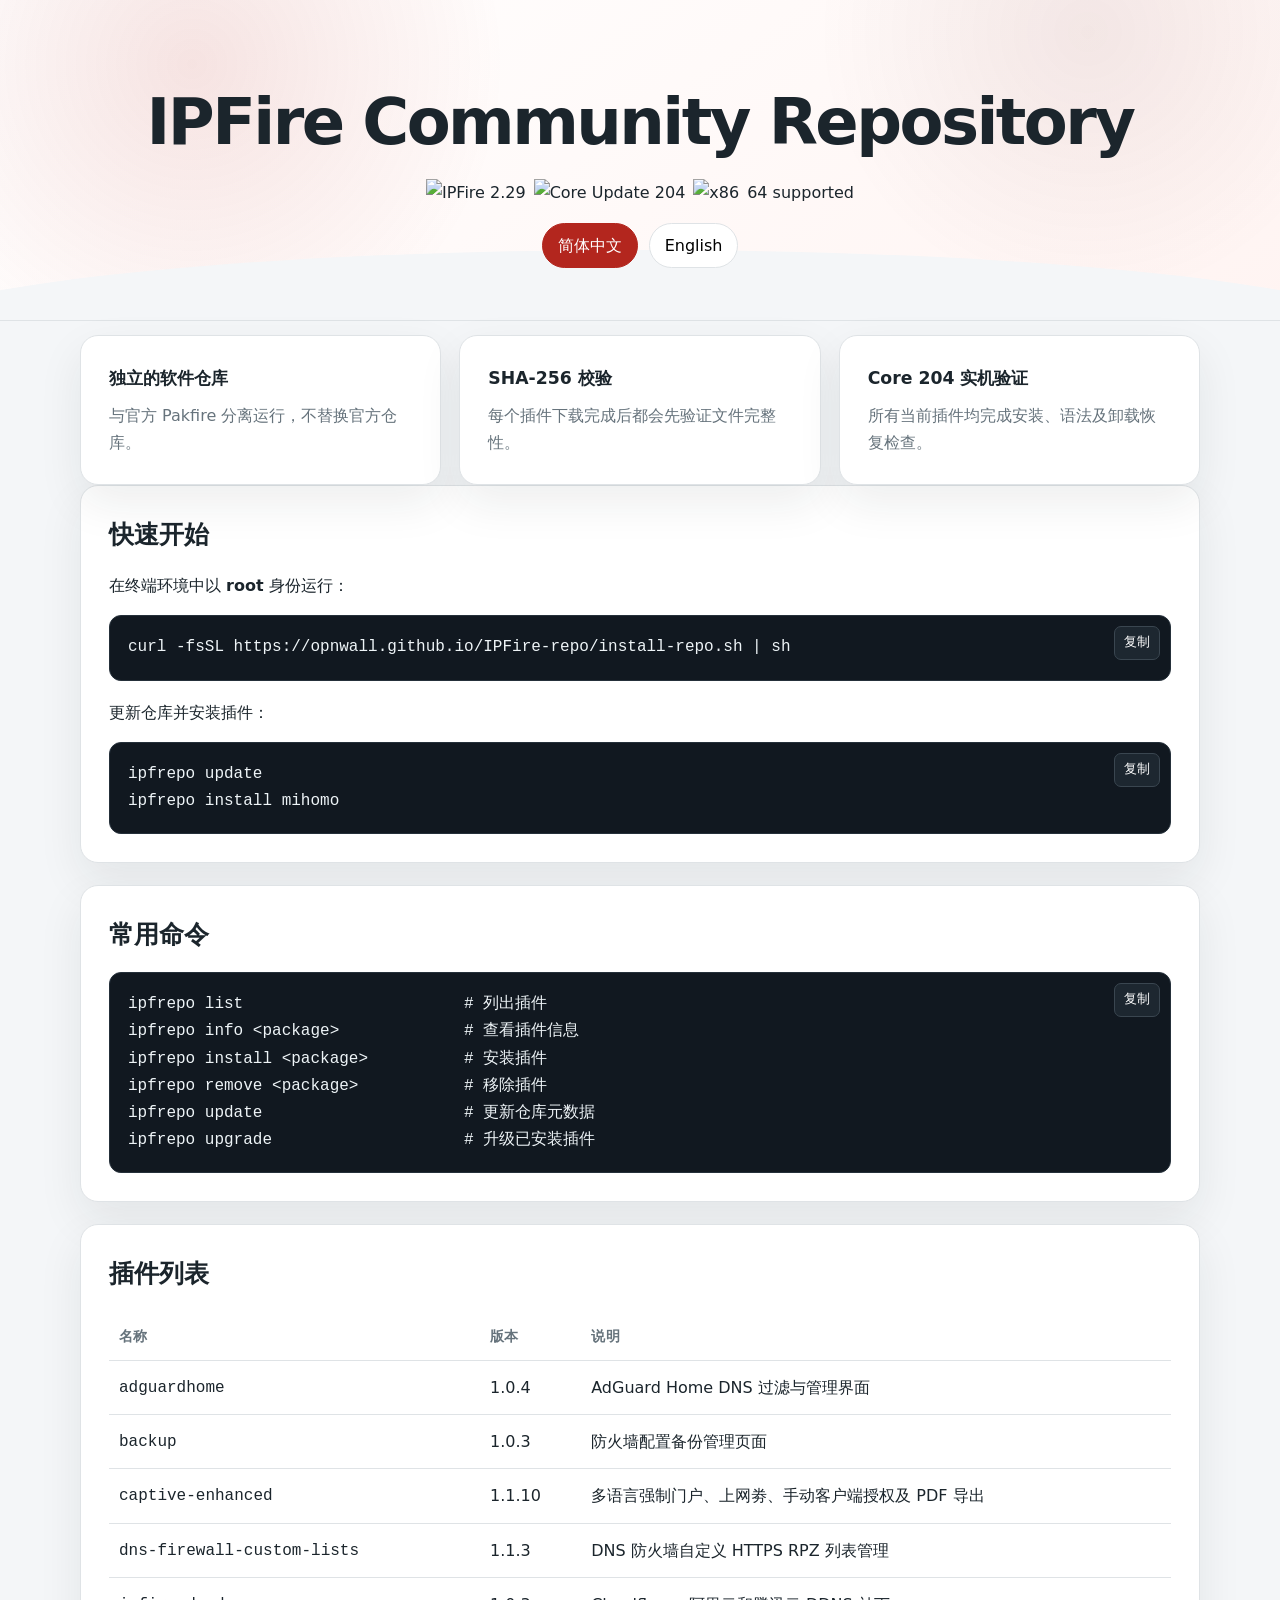
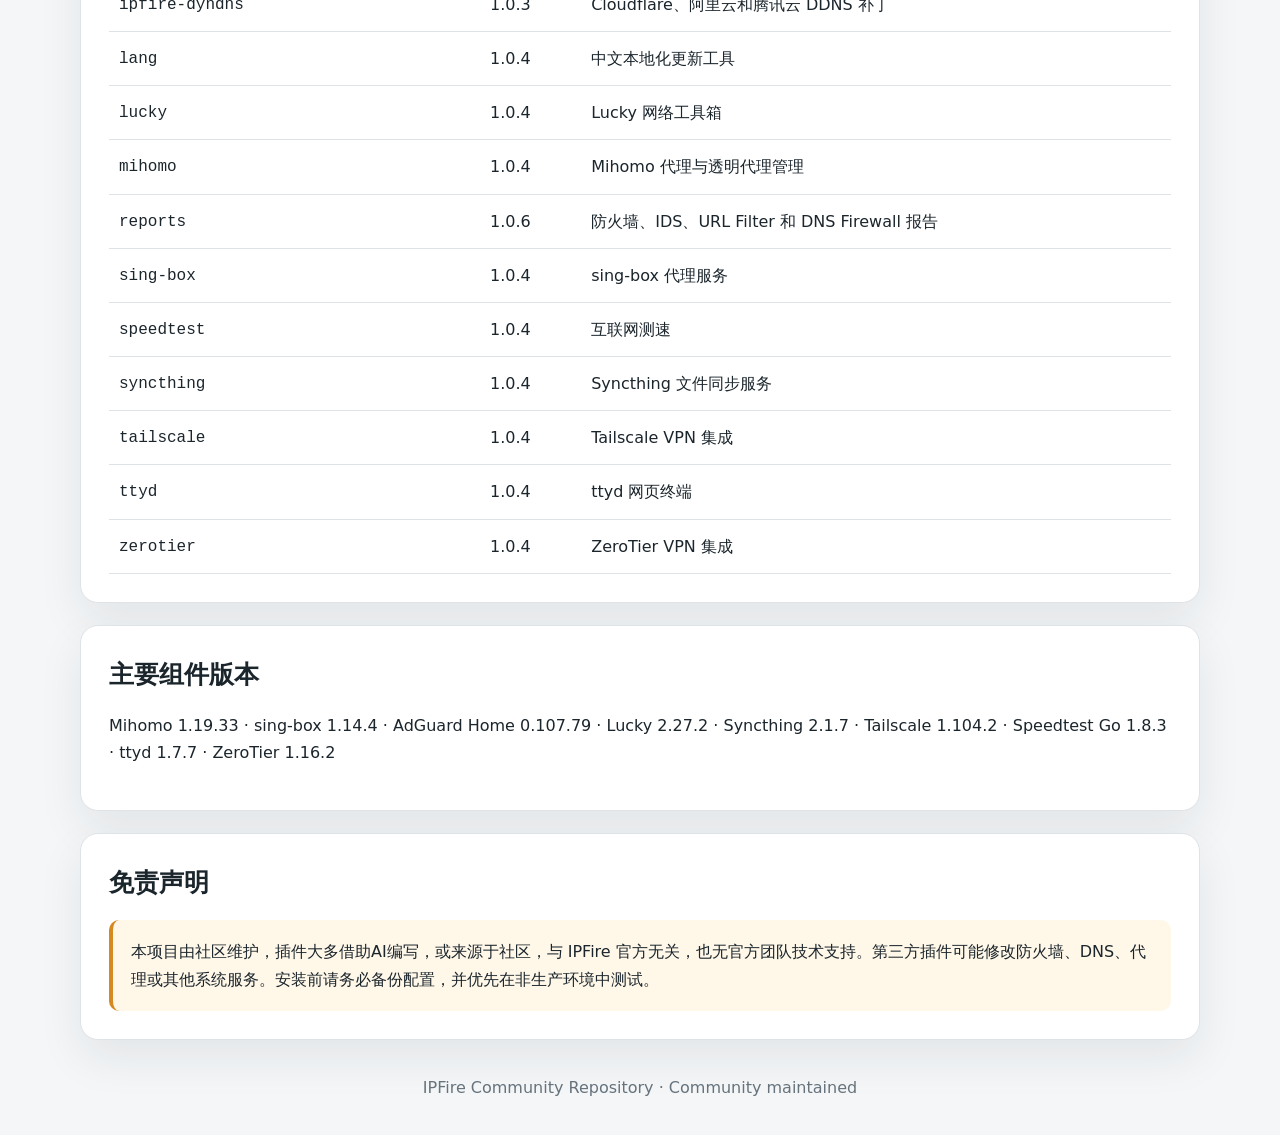
==== index.html @ 903af918 "Remove outdated warning from index.html Removed outdated warning about plugin installation and backu" ====
<!doctype html>
<html lang="zh-CN">
<head>
  <meta charset="utf-8">
  <meta name="viewport" content="width=device-width,initial-scale=1">
  <meta name="description" content="An unofficial community package repository tested on IPFire 2.29 Core Update 204 x86_64, powered by ipfrepo.">
  <meta name="theme-color" content="#9f1d18">
  <title>IPFire Community Repository</title>
  <style>
    :root{
      --red:#b3261e;
      --red-dark:#64150f;
      --red-soft:#fff1ef;
      --bg:#f4f6f8;
      --panel:#ffffff;
      --line:#dfe3e6;
      --text:#1b252c;
      --muted:#66737c;
      --code:#111820;
      --shadow:0 18px 45px rgba(28,37,44,.08);
    }
    *{box-sizing:border-box}
    html{scroll-behavior:smooth}
    body{
      margin:0;
      background:var(--bg);
      color:var(--text);
      font:16px/1.7 system-ui,-apple-system,BlinkMacSystemFont,"Segoe UI",sans-serif;
    }
    a{color:var(--red-dark);text-decoration:none}
    a:hover{text-decoration:underline}
    button{font:inherit}
    .wrap{width:min(1120px,calc(100% - 32px));margin:auto}
    header{
      position:relative;
      overflow:hidden;
      text-align:center;
      padding:72px 0 52px;
      background:
        radial-gradient(circle at 15% 20%,rgba(179,38,30,.12),transparent 28%),
        radial-gradient(circle at 85% 10%,rgba(100,21,15,.08),transparent 24%),
        linear-gradient(145deg,#fff,#fff4f2);
      border-bottom:1px solid var(--line);
    }
    header:after{
      content:"";
      position:absolute;
      inset:auto -10% -110px;
      height:180px;
      background:var(--bg);
      border-radius:50% 50% 0 0;
    }
    .hero{position:relative;z-index:1}
    .eyebrow{
      display:inline-block;
      padding:6px 12px;
      border:1px solid rgba(179,38,30,.18);
      border-radius:999px;
      background:rgba(255,255,255,.8);
      color:var(--red-dark);
      font-size:.9rem;
      font-weight:700;
    }
    h1{
      margin:16px 0 10px;
      font-size:clamp(2.25rem,6vw,4rem);
      line-height:1.08;
      letter-spacing:-.04em;
    }
    .tag{
      max-width:760px;
      margin:0 auto;
      color:var(--muted);
      font-size:clamp(1rem,2vw,1.18rem);
    }
    .badges{
      display:flex;
      justify-content:center;
      flex-wrap:wrap;
      gap:8px;
      margin-top:22px;
    }
    .badges img{height:22px}
    .actions{
      display:flex;
      justify-content:center;
      flex-wrap:wrap;
      gap:12px;
      margin-top:28px;
    }
    .btn{
      display:inline-flex;
      align-items:center;
      justify-content:center;
      padding:11px 18px;
      border-radius:10px;
      border:1px solid var(--line);
      background:#fff;
      color:var(--text);
      font-weight:700;
      box-shadow:0 6px 18px rgba(28,37,44,.06);
    }
    .btn.primary{background:var(--red);border-color:var(--red);color:#fff}
    .switch{margin-top:22px}
    .switch button{
      margin:0 3px;
      padding:8px 15px;
      border:1px solid var(--line);
      border-radius:999px;
      background:#fff;
      cursor:pointer;
    }
    .switch button.active{background:var(--red);border-color:var(--red);color:#fff}
    main{position:relative;z-index:2;padding:14px 0 64px}
    .grid{display:grid;grid-template-columns:repeat(3,1fr);gap:18px}
    .card{
      margin-bottom:22px;
      padding:28px;
      background:var(--panel);
      border:1px solid var(--line);
      border-radius:18px;
      box-shadow:var(--shadow);
    }
    .feature{margin-bottom:0}
    .feature h3{margin:0 0 8px;font-size:1.08rem}
    .feature p{margin:0;color:var(--muted)}
    h2{margin:0 0 16px;font-size:1.55rem}
    h3{margin-top:0}
    p{margin-top:0}
    pre{
      position:relative;
      overflow:auto;
      margin:12px 0 0;
      padding:18px;
      background:var(--code);
      color:#eef4f7;
      border-radius:12px;
      border:1px solid #25303a;
    }
    code{font-family:ui-monospace,SFMono-Regular,Menlo,Monaco,Consolas,monospace}
    .copy{
      position:absolute;
      top:10px;
      right:10px;
      padding:5px 9px;
      border:1px solid #3a4650;
      border-radius:7px;
      background:#1d2730;
      color:#fff;
      cursor:pointer;
      font-size:.8rem;
    }
    .table-wrap{overflow-x:auto}
    table{width:100%;border-collapse:collapse;min-width:720px}
    th,td{padding:12px 10px;border-bottom:1px solid var(--line);text-align:left}
    th{font-size:.9rem;color:var(--muted);text-transform:uppercase;letter-spacing:.03em}
    tbody tr:hover{background:#fafbfc}
    .notice{
      padding:18px;
      border-left:4px solid #d48a20;
      background:#fff8e9;
      border-radius:10px;
    }
    .footer{
      text-align:center;
      color:var(--muted);
      padding-top:12px;
    }
    [data-lang]{display:none}
    [data-lang].active{display:block}
    @media (max-width:820px){
      .grid{grid-template-columns:1fr}
      header{padding-top:54px}
      .card{padding:22px}
    }
  </style>
</head>
<body>
<header>
  <div class="wrap hero">
    <div data-lang="zh" class="active">
  <h1>IPFire Community Repository</h1>
   <div class="badges">
      <img src="https://img.shields.io/badge/IPFire-2.29-orange" alt="IPFire 2.29">
      <img src="https://img.shields.io/badge/Core_Update-204-red" alt="Core Update 204">
      <img src="https://img.shields.io/badge/x86__64-Supported-blue" alt="x86_64 supported">
    </div>
    </div>

    <div data-lang="en">
    <h1>IPFire Community Repository</h1>
    <div class="badges">
      <img src="https://img.shields.io/badge/IPFire-2.29-orange" alt="IPFire 2.29">
      <img src="https://img.shields.io/badge/Core_Update-204-red" alt="Core Update 204">
      <img src="https://img.shields.io/badge/x86__64-Supported-blue" alt="x86_64 supported">
    </div>
    </div>

    <div class="switch">
      <button class="active" data-target="zh">简体中文</button>
      <button data-target="en">English</button>
    </div>
  </div>
</header>

<main class="wrap">
  <div data-lang="zh" class="active">
    <section class="grid">
      <article class="card feature"><h3>独立的软件仓库</h3><p>与官方 Pakfire 分离运行，不替换官方仓库。</p></article>
      <article class="card feature"><h3>SHA-256 校验</h3><p>每个插件下载完成后都会先验证文件完整性。</p></article>
      <article class="card feature"><h3>Core 204 实机验证</h3><p>所有当前插件均完成安装、语法及卸载恢复检查。</p></article>
    </section>

    <section class="card" id="install">
      <h2>快速开始</h2>
      <p>在终端环境中以 <strong>root</strong> 身份运行：</p>
      <pre><button class="copy">复制</button><code>curl -fsSL https://opnwall.github.io/IPFire-repo/install-repo.sh | sh</code></pre>
      <p style="margin-top:18px">更新仓库并安装插件：</p>
      <pre><button class="copy">复制</button><code>ipfrepo update
ipfrepo install mihomo</code></pre>
    </section>

    <section class="card">
      <h2>常用命令</h2>
      <pre><button class="copy">复制</button><code>ipfrepo list                       # 列出插件
ipfrepo info &lt;package&gt;             # 查看插件信息
ipfrepo install &lt;package&gt;          # 安装插件
ipfrepo remove &lt;package&gt;           # 移除插件
ipfrepo update                     # 更新仓库元数据
ipfrepo upgrade                    # 升级已安装插件</code></pre>
    </section>

    <section class="card">
      <h2>插件列表</h2>
      <div class="table-wrap">
        <table>
          <thead><tr><th>名称</th><th>版本</th><th>说明</th></tr></thead>
          <tbody>
            <tr><td><code>adguardhome</code></td><td>1.0.4</td><td>AdGuard Home DNS 过滤与管理界面</td></tr>
            <tr><td><code>backup</code></td><td>1.0.3</td><td>防火墙配置备份管理页面</td></tr>
            <tr><td><code>captive-enhanced</code></td><td>1.1.10</td><td>多语言强制门户、上网劵、手动客户端授权及 PDF 导出</td></tr>
            <tr><td><code>dns-firewall-custom-lists</code></td><td>1.1.3</td><td>DNS 防火墙自定义 HTTPS RPZ 列表管理</td></tr>
            <tr><td><code>ipfire-dyndns</code></td><td>1.0.3</td><td>Cloudflare、阿里云和腾讯云 DDNS 补丁</td></tr>
            <tr><td><code>lang</code></td><td>1.0.4</td><td>中文本地化更新工具</td></tr>
            <tr><td><code>lucky</code></td><td>1.0.4</td><td>Lucky 网络工具箱</td></tr>
            <tr><td><code>mihomo</code></td><td>1.0.4</td><td>Mihomo 代理与透明代理管理</td></tr>
            <tr><td><code>reports</code></td><td>1.0.6</td><td>防火墙、IDS、URL Filter 和 DNS Firewall 报告</td></tr>
            <tr><td><code>sing-box</code></td><td>1.0.4</td><td>sing-box 代理服务</td></tr>
            <tr><td><code>speedtest</code></td><td>1.0.4</td><td>互联网测速</td></tr>
            <tr><td><code>syncthing</code></td><td>1.0.4</td><td>Syncthing 文件同步服务</td></tr>
            <tr><td><code>tailscale</code></td><td>1.0.4</td><td>Tailscale VPN 集成</td></tr>
            <tr><td><code>ttyd</code></td><td>1.0.4</td><td>ttyd 网页终端</td></tr>
            <tr><td><code>zerotier</code></td><td>1.0.4</td><td>ZeroTier VPN 集成</td></tr>
          </tbody>
        </table>
      </div>
    </section>

    <section class="card">
      <h2>主要组件版本</h2>
      <p>Mihomo 1.19.33 · sing-box 1.14.4 · AdGuard Home 0.107.79 · Lucky 2.27.2 · Syncthing 2.1.7 · Tailscale 1.104.2 · Speedtest Go 1.8.3 · ttyd 1.7.7 · ZeroTier 1.16.2</p>
    </section>

    <section class="card">
      <h2>免责声明</h2>
      <div class="notice">本项目由社区维护，插件大多借助AI编写，或来源于社区，与 IPFire 官方无关，也无官方团队技术支持。第三方插件可能修改防火墙、DNS、代理或其他系统服务。安装前请务必备份配置，并优先在非生产环境中测试。</div>
    </section>
  </div>

  <div data-lang="en">
    <section class="grid">
      <article class="card feature"><h3>Independent Repository</h3><p>Runs separately from official Pakfire and does not replace it.</p></article>
      <article class="card feature"><h3>SHA-256 Verification</h3><p>Every downloaded package is verified before installation.</p></article>
      <article class="card feature"><h3>Core 204 Host Tested</h3><p>Every current source installer passed install, syntax, and uninstall-restoration checks.Only the latest archives are retained; preserve your local package cache.</p></article>
    </section>

    <section class="card">
      <h2>Quick Start</h2>
      <p>Run the following command as <strong>root</strong>:</p>
      <pre><button class="copy">Copy</button><code>curl -fsSL https://opnwall.github.io/IPFire-repo/install-repo.sh | sh</code></pre>
      <p style="margin-top:18px">Update the repository and install a package:</p>
      <pre><button class="copy">Copy</button><code>ipfrepo update
ipfrepo install mihomo</code></pre>
    </section>

    <section class="card">
      <h2>Common Commands</h2>
      <pre><button class="copy">Copy</button><code>ipfrepo list                       # List packages
ipfrepo info &lt;package&gt;             # Show package information
ipfrepo install &lt;package&gt;          # Install a package
ipfrepo remove &lt;package&gt;           # Remove a package
ipfrepo update                     # Update repository metadata
ipfrepo upgrade                    # Upgrade installed packages</code></pre>
    </section>

    <section class="card">
      <h2>Available Packages</h2>
      <div class="table-wrap">
        <table>
          <thead><tr><th>Package</th><th>Version</th><th>Description</th></tr></thead>
          <tbody>
            <tr><td><code>adguardhome</code></td><td>1.0.4</td><td>AdGuard Home DNS filtering and management</td></tr>
            <tr><td><code>backup</code></td><td>1.0.3</td><td>Firewall configuration backup manager</td></tr>
            <tr><td><code>captive-enhanced</code></td><td>1.1.10</td><td>Multilingual Captive Portal with coupons, manual client authorization, and PDF export</td></tr>
            <tr><td><code>dns-firewall-custom-lists</code></td><td>1.1.3</td><td>Custom HTTPS RPZ list management for the DNS Firewall</td></tr>
            <tr><td><code>ipfire-dyndns</code></td><td>1.0.3</td><td>DDNS patch for Cloudflare, Alibaba Cloud and Tencent Cloud</td></tr>
            <tr><td><code>lang</code></td><td>1.0.4</td><td>Chinese localization update tool</td></tr>
            <tr><td><code>lucky</code></td><td>1.0.4</td><td>Lucky network toolbox</td></tr>
            <tr><td><code>mihomo</code></td><td>1.0.4</td><td>Mihomo proxy and transparent proxy manager</td></tr>
            <tr><td><code>reports</code></td><td>1.0.6</td><td>Firewall, IDS, URL Filter and DNS Firewall reporting</td></tr>
            <tr><td><code>sing-box</code></td><td>1.0.4</td><td>sing-box proxy service</td></tr>
            <tr><td><code>speedtest</code></td><td>1.0.4</td><td>Internet speed test</td></tr>
            <tr><td><code>syncthing</code></td><td>1.0.4</td><td>Syncthing file synchronization</td></tr>
            <tr><td><code>tailscale</code></td><td>1.0.4</td><td>Tailscale VPN integration</td></tr>
            <tr><td><code>ttyd</code></td><td>1.0.4</td><td>Web-based terminal</td></tr>
            <tr><td><code>zerotier</code></td><td>1.0.4</td><td>ZeroTier VPN integration</td></tr>
          </tbody>
        </table>
      </div>
    </section>

    <section class="card">
      <h2>Component Versions</h2>
      <p>Mihomo 1.19.33 · sing-box 1.14.4 · AdGuard Home 0.107.79 · Lucky 2.27.2 · Syncthing 2.1.7 · Tailscale 1.104.2 · Speedtest Go 1.8.3 · ttyd 1.7.7 · ZeroTier 1.16.2</p>
    </section>

    <section class="card">
      <h2>Security &amp; Disclaimer</h2>
      <div class="notice">This project is community-maintained; the plugins are largely generated using AI or sourced from the community. It is unaffiliated with IPFire and receives no technical support from the official team. Third-party plugins may modify firewall, DNS, proxy, or other system services. Please back up your configuration before installation and test in a non-production environment first.</div>
    </section>
  </div>

  <div class="footer">IPFire Community Repository · Community maintained</div>
</main>

<script>
  const buttons = document.querySelectorAll('.switch button');
  const langBlocks = document.querySelectorAll('[data-lang]');

  buttons.forEach(button => {
    button.addEventListener('click', () => {
      buttons.forEach(item => item.classList.toggle('active', item === button));
      langBlocks.forEach(item => item.classList.toggle('active', item.dataset.lang === button.dataset.target));
      document.documentElement.lang = button.dataset.target === 'zh' ? 'zh-CN' : 'en';
    });
  });

  document.querySelectorAll('.copy').forEach(button => {
    button.addEventListener('click', async () => {
      const text = button.parentElement.querySelector('code').innerText;
      try {
        await navigator.clipboard.writeText(text);
        const old = button.textContent;
        button.textContent = document.documentElement.lang.startsWith('zh') ? '已复制' : 'Copied';
        setTimeout(() => button.textContent = old, 1400);
      } catch {
        button.textContent = 'Copy failed';
      }
    });
  });
</script>
</body>
</html>
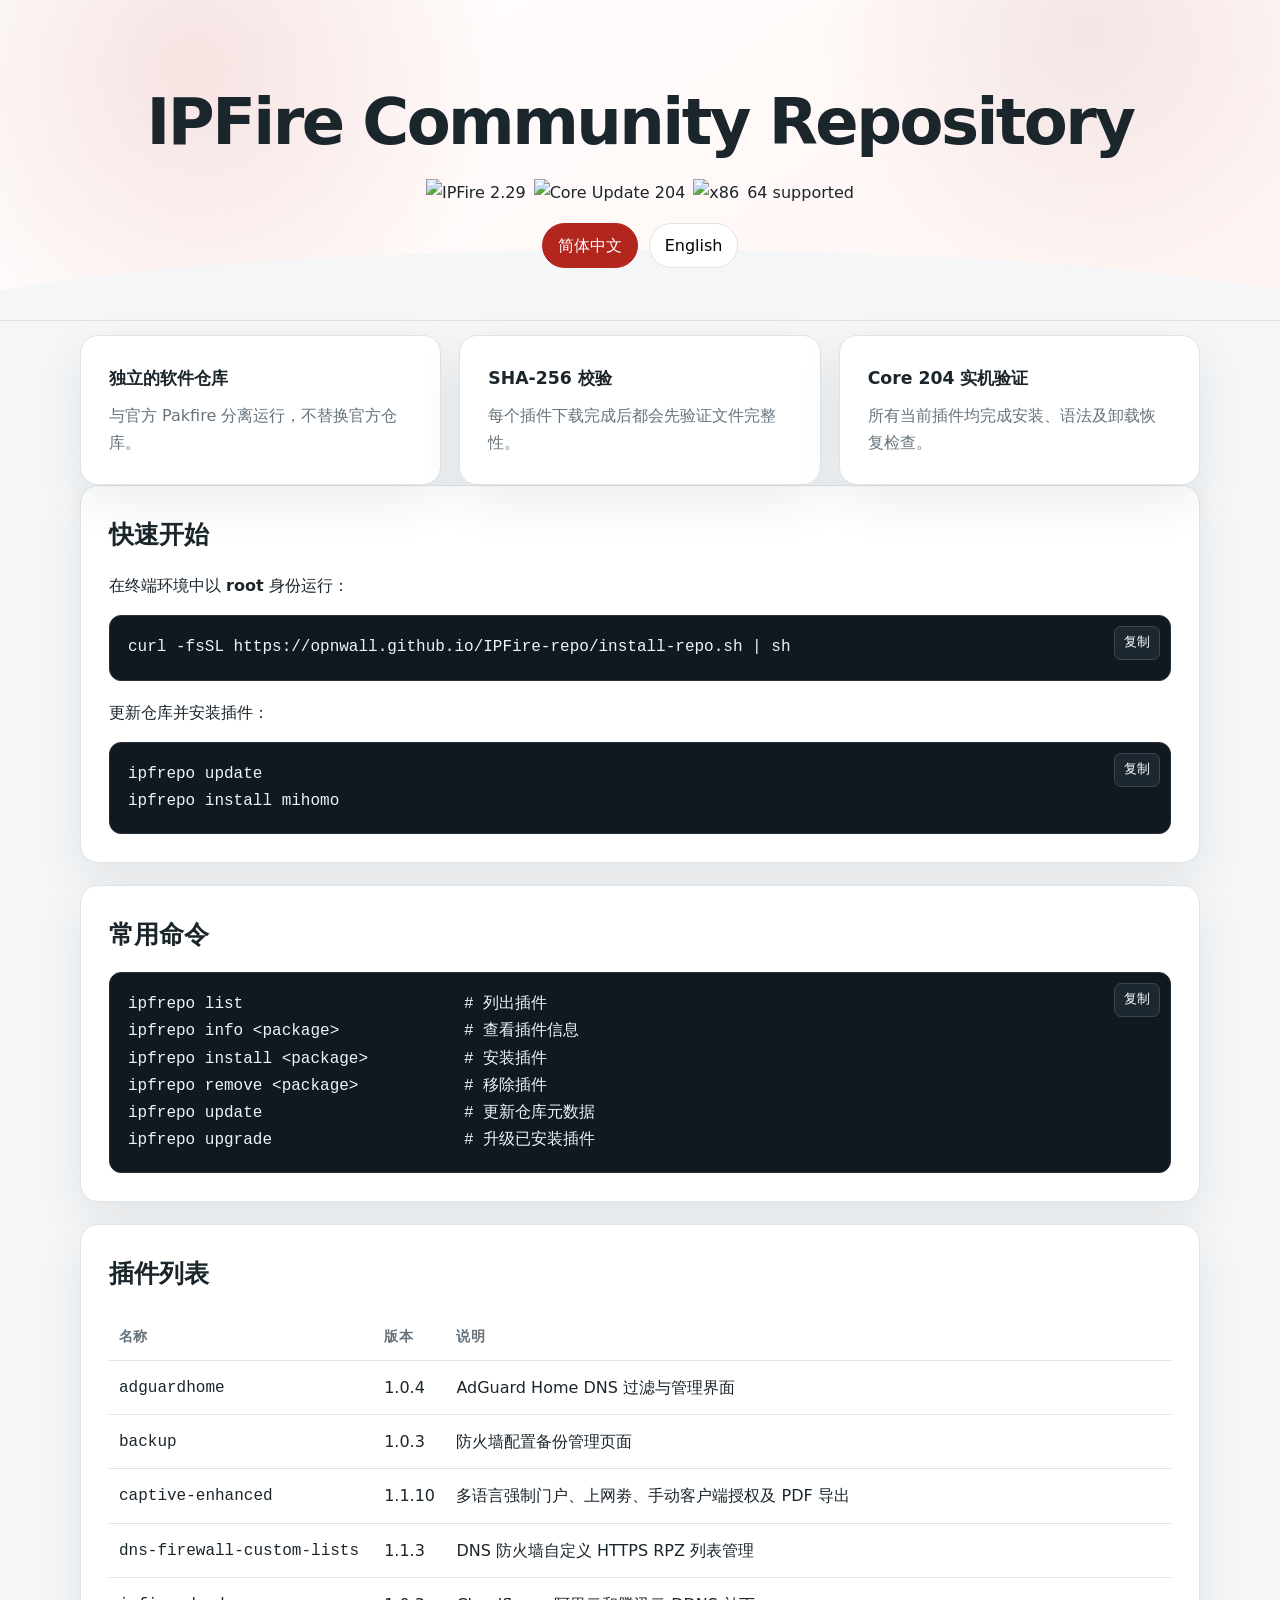
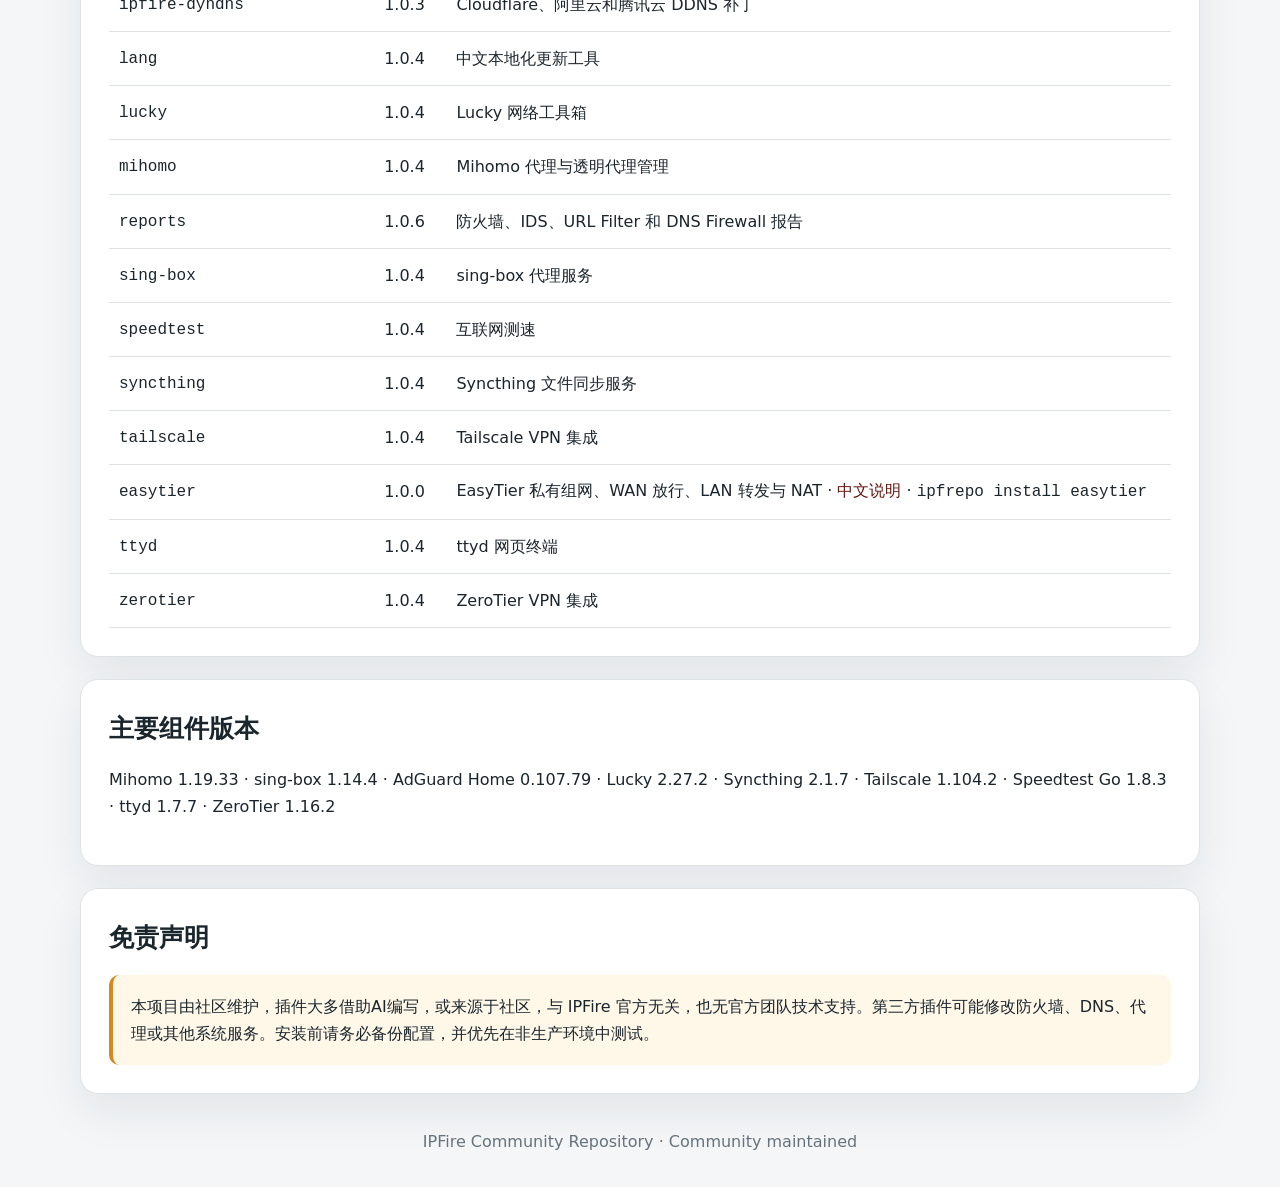
==== commit c465dc35: "Publish EasyTier 1.0.0 for IPFire Core 204 with bilingual guides" ====
--- a/index.html
+++ b/index.html
@@ -249,6 +249,7 @@
             <tr><td><code>speedtest</code></td><td>1.0.4</td><td>互联网测速</td></tr>
             <tr><td><code>syncthing</code></td><td>1.0.4</td><td>Syncthing 文件同步服务</td></tr>
             <tr><td><code>tailscale</code></td><td>1.0.4</td><td>Tailscale VPN 集成</td></tr>
+            <tr><td><code>easytier</code></td><td>1.0.0</td><td>EasyTier 私有组网、WAN 放行、LAN 转发与 NAT · <a href="docs/easytier/README.md">中文说明</a> · <code>ipfrepo install easytier</code></td></tr>
             <tr><td><code>ttyd</code></td><td>1.0.4</td><td>ttyd 网页终端</td></tr>
             <tr><td><code>zerotier</code></td><td>1.0.4</td><td>ZeroTier VPN 集成</td></tr>
           </tbody>
@@ -312,6 +313,7 @@
             <tr><td><code>speedtest</code></td><td>1.0.4</td><td>Internet speed test</td></tr>
             <tr><td><code>syncthing</code></td><td>1.0.4</td><td>Syncthing file synchronization</td></tr>
             <tr><td><code>tailscale</code></td><td>1.0.4</td><td>Tailscale VPN integration</td></tr>
+            <tr><td><code>easytier</code></td><td>1.0.0</td><td>EasyTier mesh VPN, WAN rules, LAN forwarding and NAT · <a href="docs/easytier/README_US.md">English guide</a> · <code>ipfrepo install easytier</code></td></tr>
             <tr><td><code>ttyd</code></td><td>1.0.4</td><td>Web-based terminal</td></tr>
             <tr><td><code>zerotier</code></td><td>1.0.4</td><td>ZeroTier VPN integration</td></tr>
           </tbody>
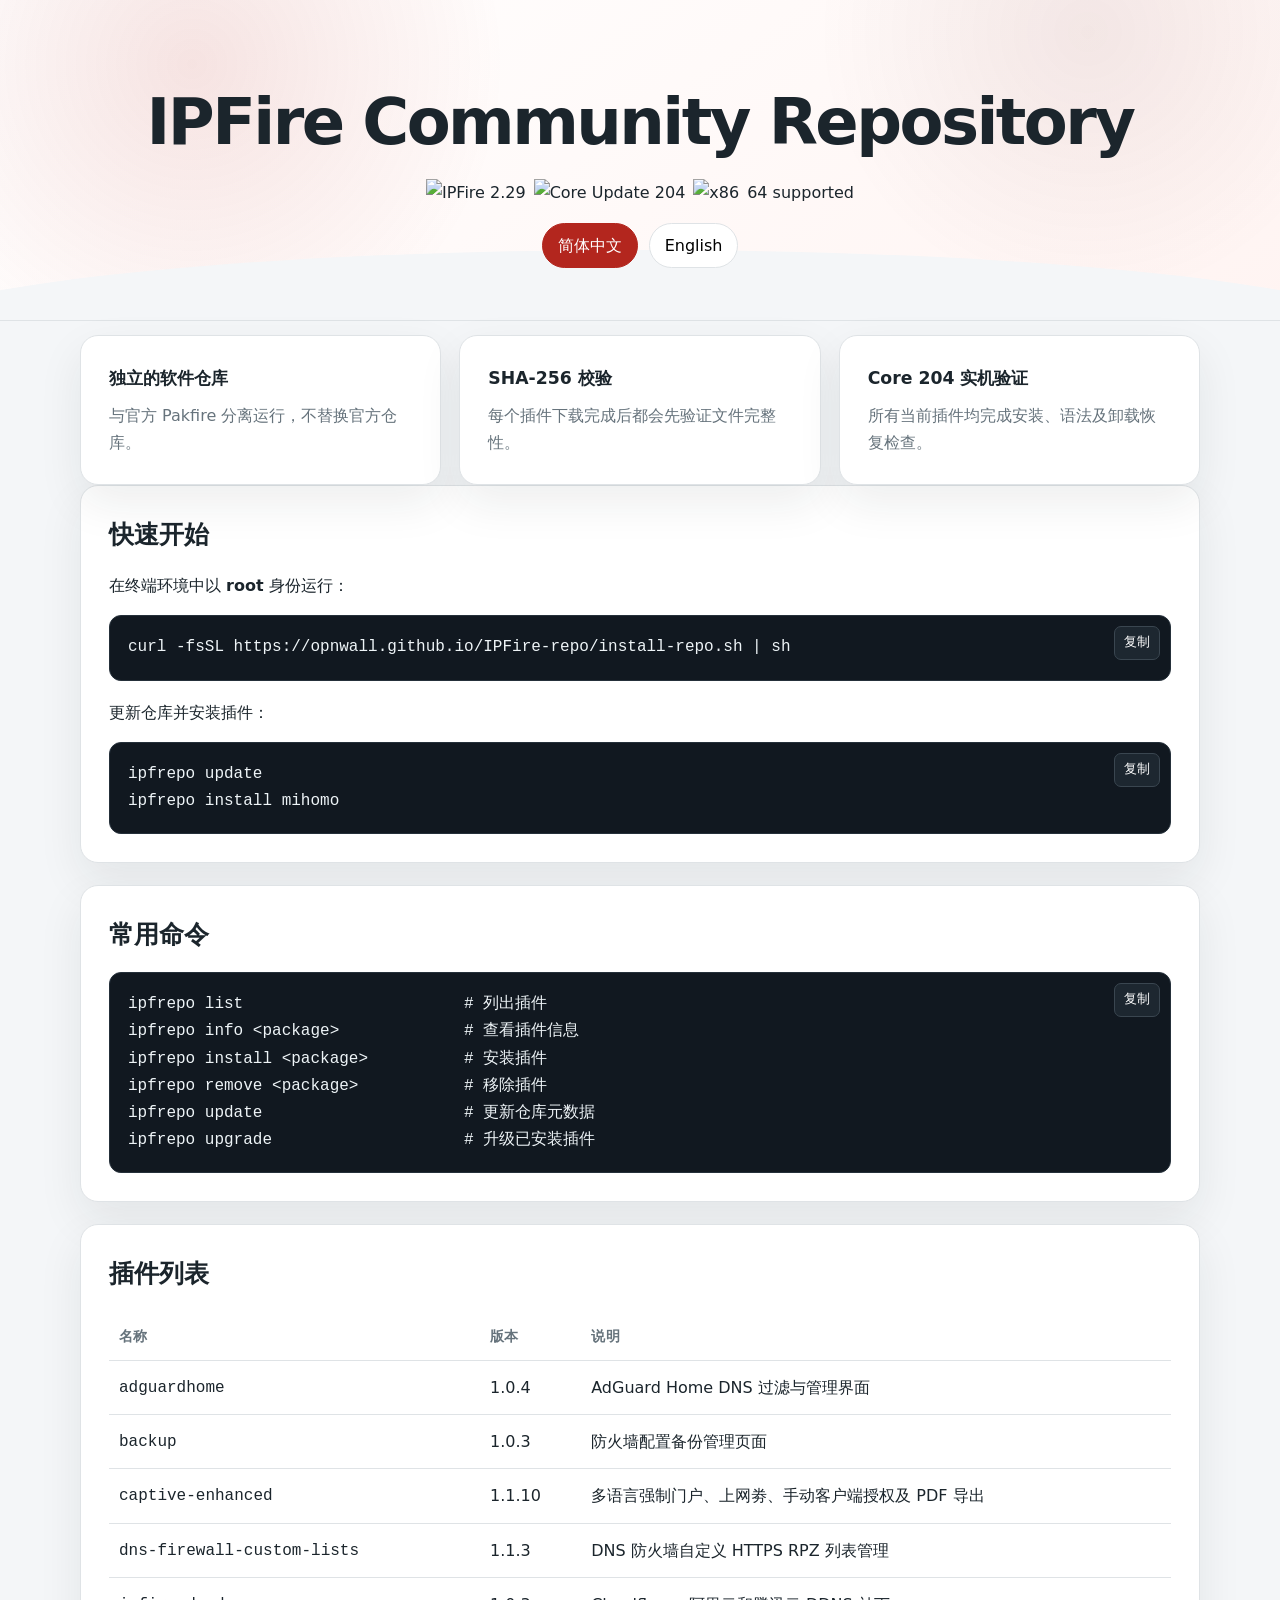
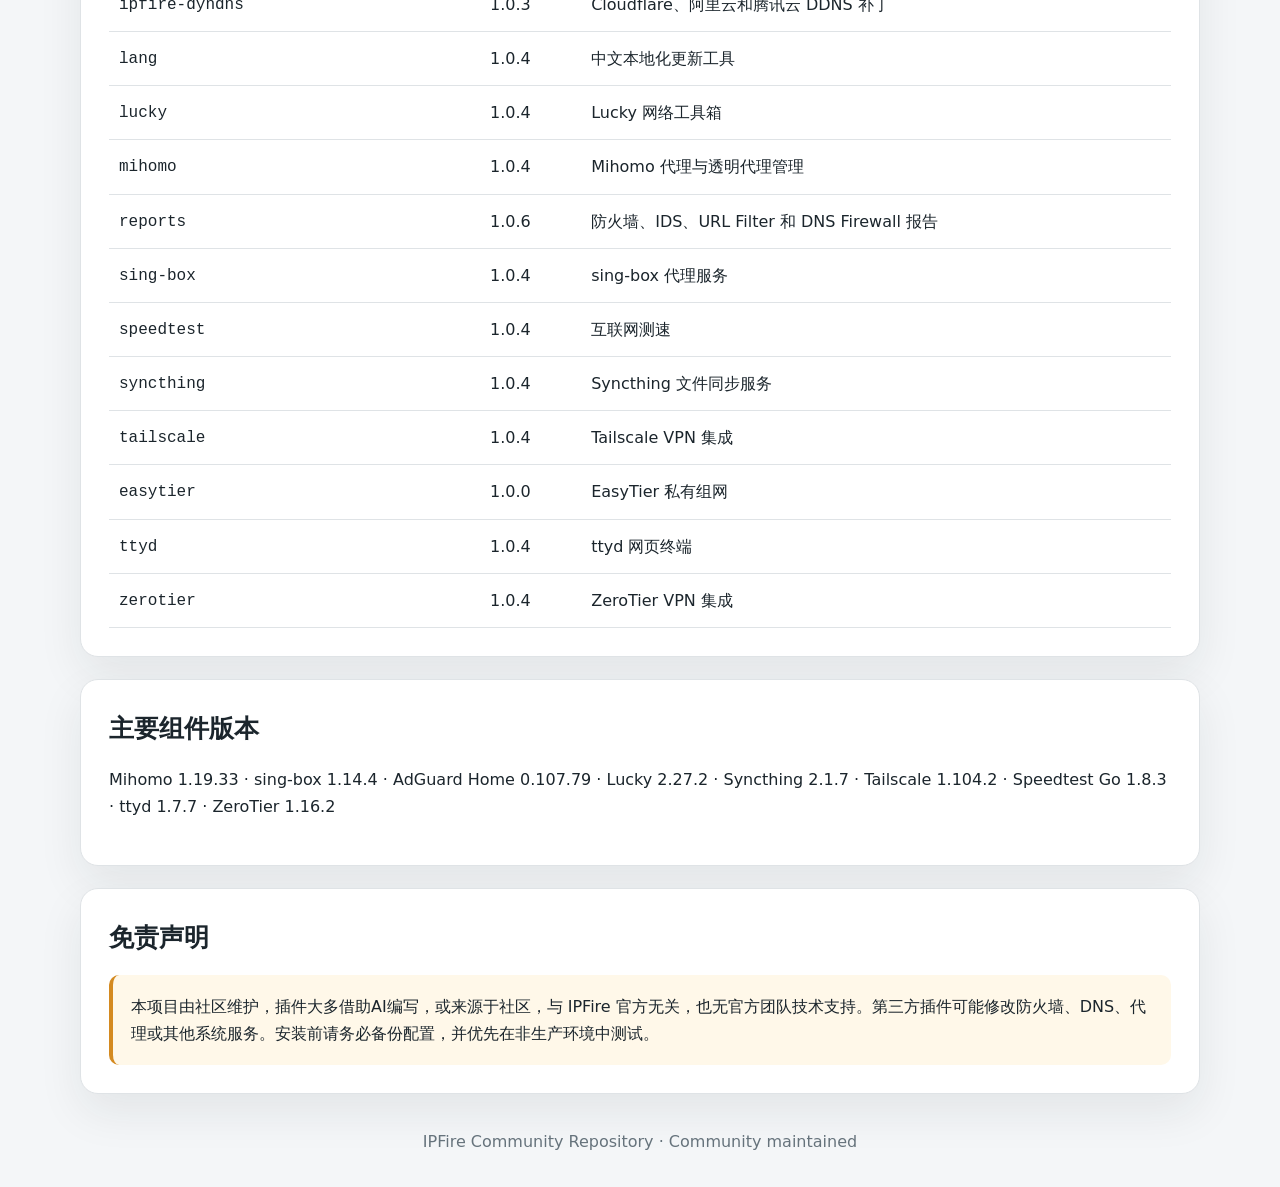
==== commit 7eb0d552: "Simplify EasyTier descriptions in index.html Removed additional descriptions for EasyTier in both Ch" ====
--- a/index.html
+++ b/index.html
@@ -249,7 +249,7 @@
             <tr><td><code>speedtest</code></td><td>1.0.4</td><td>互联网测速</td></tr>
             <tr><td><code>syncthing</code></td><td>1.0.4</td><td>Syncthing 文件同步服务</td></tr>
             <tr><td><code>tailscale</code></td><td>1.0.4</td><td>Tailscale VPN 集成</td></tr>
-            <tr><td><code>easytier</code></td><td>1.0.0</td><td>EasyTier 私有组网、WAN 放行、LAN 转发与 NAT · <a href="docs/easytier/README.md">中文说明</a> · <code>ipfrepo install easytier</code></td></tr>
+            <tr><td><code>easytier</code></td><td>1.0.0</td><td>EasyTier 私有组网</td></tr>
             <tr><td><code>ttyd</code></td><td>1.0.4</td><td>ttyd 网页终端</td></tr>
             <tr><td><code>zerotier</code></td><td>1.0.4</td><td>ZeroTier VPN 集成</td></tr>
           </tbody>
@@ -313,7 +313,7 @@
             <tr><td><code>speedtest</code></td><td>1.0.4</td><td>Internet speed test</td></tr>
             <tr><td><code>syncthing</code></td><td>1.0.4</td><td>Syncthing file synchronization</td></tr>
             <tr><td><code>tailscale</code></td><td>1.0.4</td><td>Tailscale VPN integration</td></tr>
-            <tr><td><code>easytier</code></td><td>1.0.0</td><td>EasyTier mesh VPN, WAN rules, LAN forwarding and NAT · <a href="docs/easytier/README_US.md">English guide</a> · <code>ipfrepo install easytier</code></td></tr>
+            <tr><td><code>easytier</code></td><td>1.0.0</td><td>EasyTier mesh VPN</td></tr>
             <tr><td><code>ttyd</code></td><td>1.0.4</td><td>Web-based terminal</td></tr>
             <tr><td><code>zerotier</code></td><td>1.0.4</td><td>ZeroTier VPN integration</td></tr>
           </tbody>
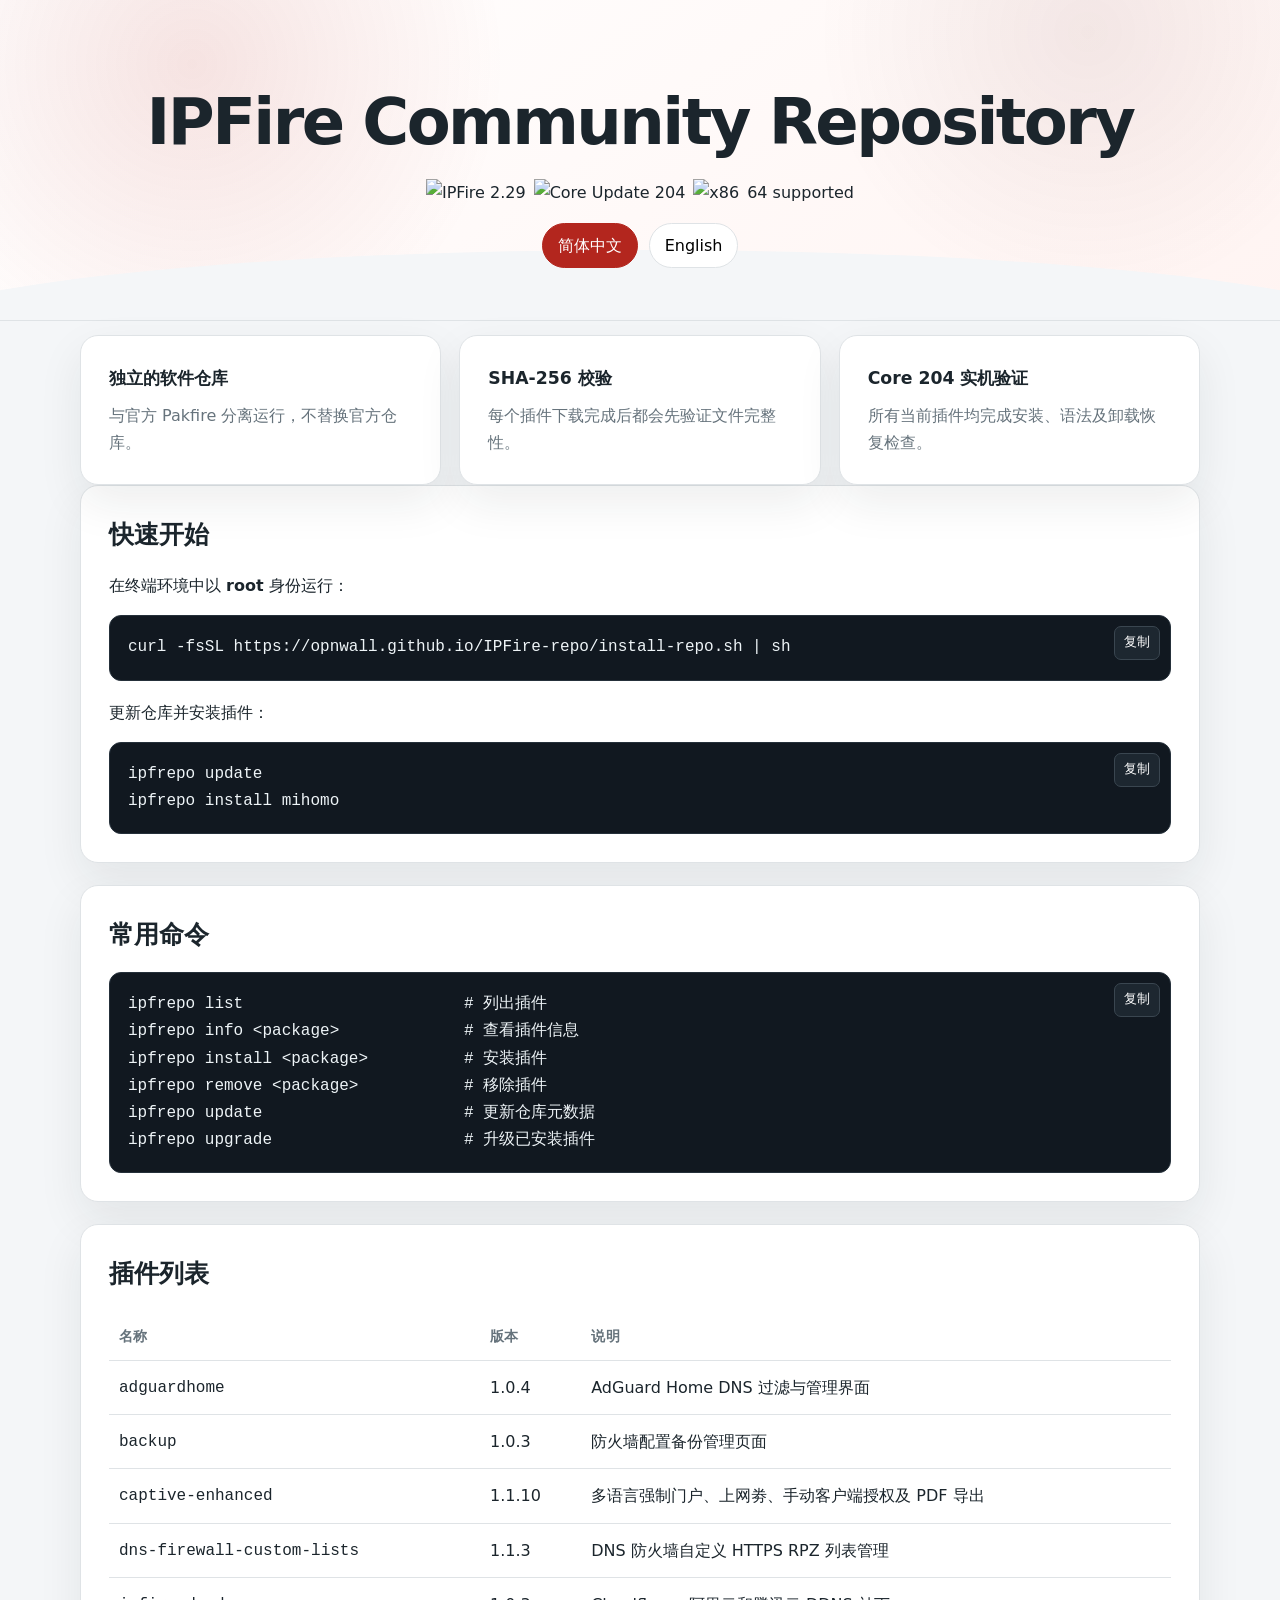
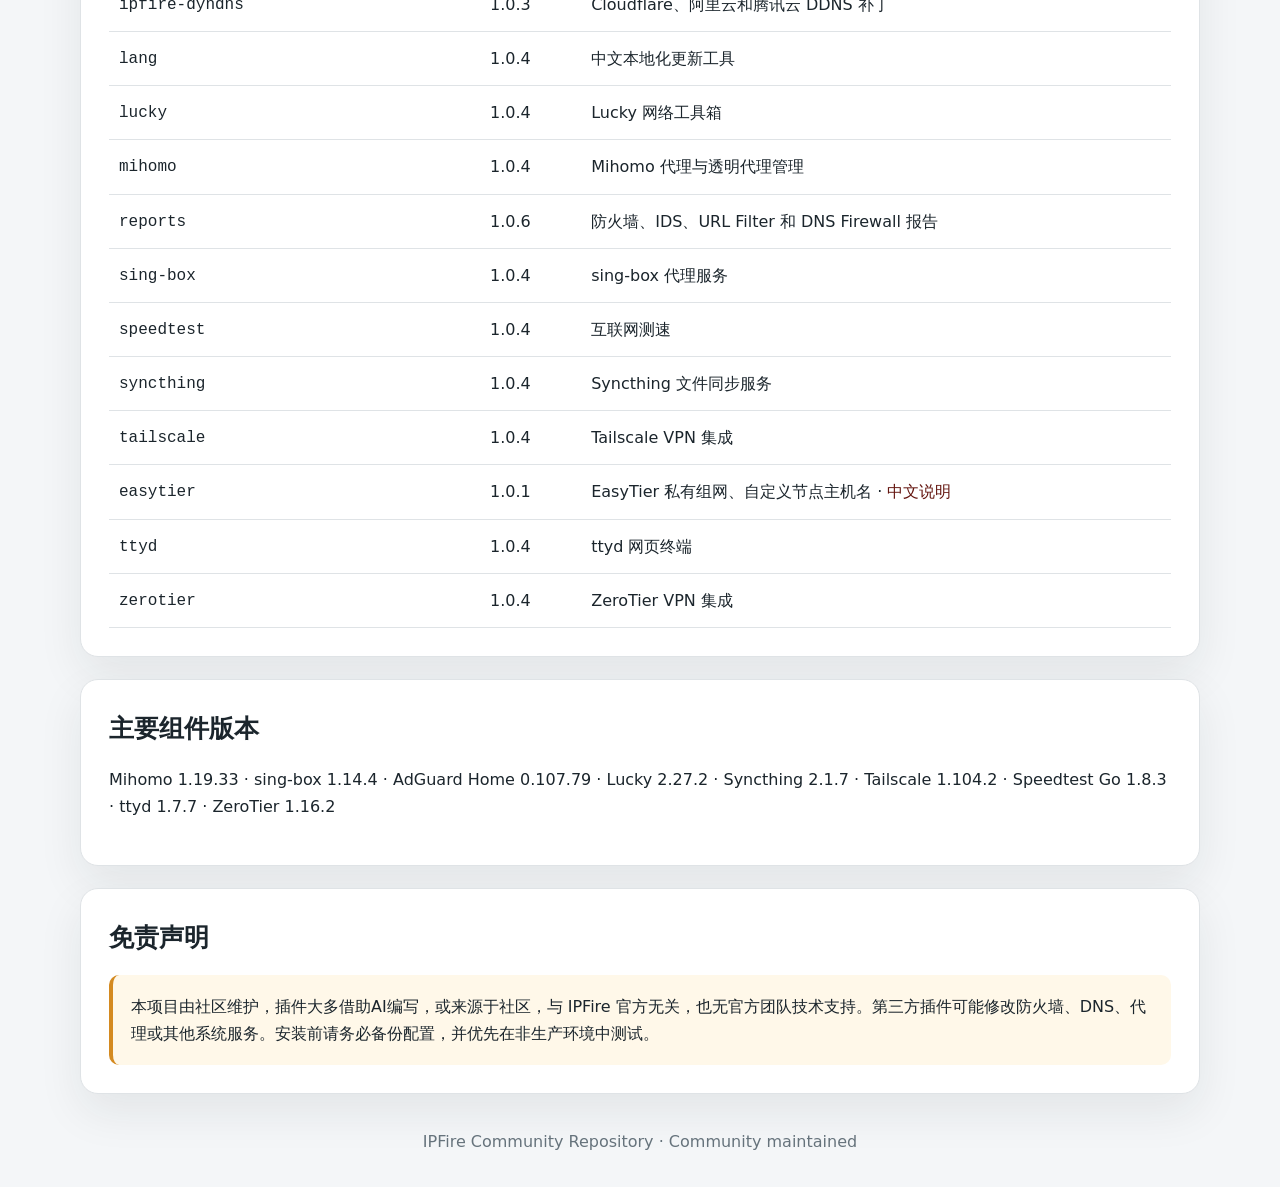
==== commit 3801ae20: "Release EasyTier 1.0.1 with configurable node hostname and Core 205 support" ====
--- a/index.html
+++ b/index.html
@@ -249,7 +249,7 @@
             <tr><td><code>speedtest</code></td><td>1.0.4</td><td>互联网测速</td></tr>
             <tr><td><code>syncthing</code></td><td>1.0.4</td><td>Syncthing 文件同步服务</td></tr>
             <tr><td><code>tailscale</code></td><td>1.0.4</td><td>Tailscale VPN 集成</td></tr>
-            <tr><td><code>easytier</code></td><td>1.0.0</td><td>EasyTier 私有组网</td></tr>
+            <tr><td><code>easytier</code></td><td>1.0.1</td><td>EasyTier 私有组网、自定义节点主机名 · <a href="https://github.com/Opnwall/IPFire-repo/blob/main/src/easytier/README.md">中文说明</a></td></tr>
             <tr><td><code>ttyd</code></td><td>1.0.4</td><td>ttyd 网页终端</td></tr>
             <tr><td><code>zerotier</code></td><td>1.0.4</td><td>ZeroTier VPN 集成</td></tr>
           </tbody>
@@ -313,7 +313,7 @@
             <tr><td><code>speedtest</code></td><td>1.0.4</td><td>Internet speed test</td></tr>
             <tr><td><code>syncthing</code></td><td>1.0.4</td><td>Syncthing file synchronization</td></tr>
             <tr><td><code>tailscale</code></td><td>1.0.4</td><td>Tailscale VPN integration</td></tr>
-            <tr><td><code>easytier</code></td><td>1.0.0</td><td>EasyTier mesh VPN</td></tr>
+            <tr><td><code>easytier</code></td><td>1.0.1</td><td>EasyTier mesh VPN with custom node hostname · <a href="https://github.com/Opnwall/IPFire-repo/blob/main/src/easytier/README_US.md">English guide</a></td></tr>
             <tr><td><code>ttyd</code></td><td>1.0.4</td><td>Web-based terminal</td></tr>
             <tr><td><code>zerotier</code></td><td>1.0.4</td><td>ZeroTier VPN integration</td></tr>
           </tbody>
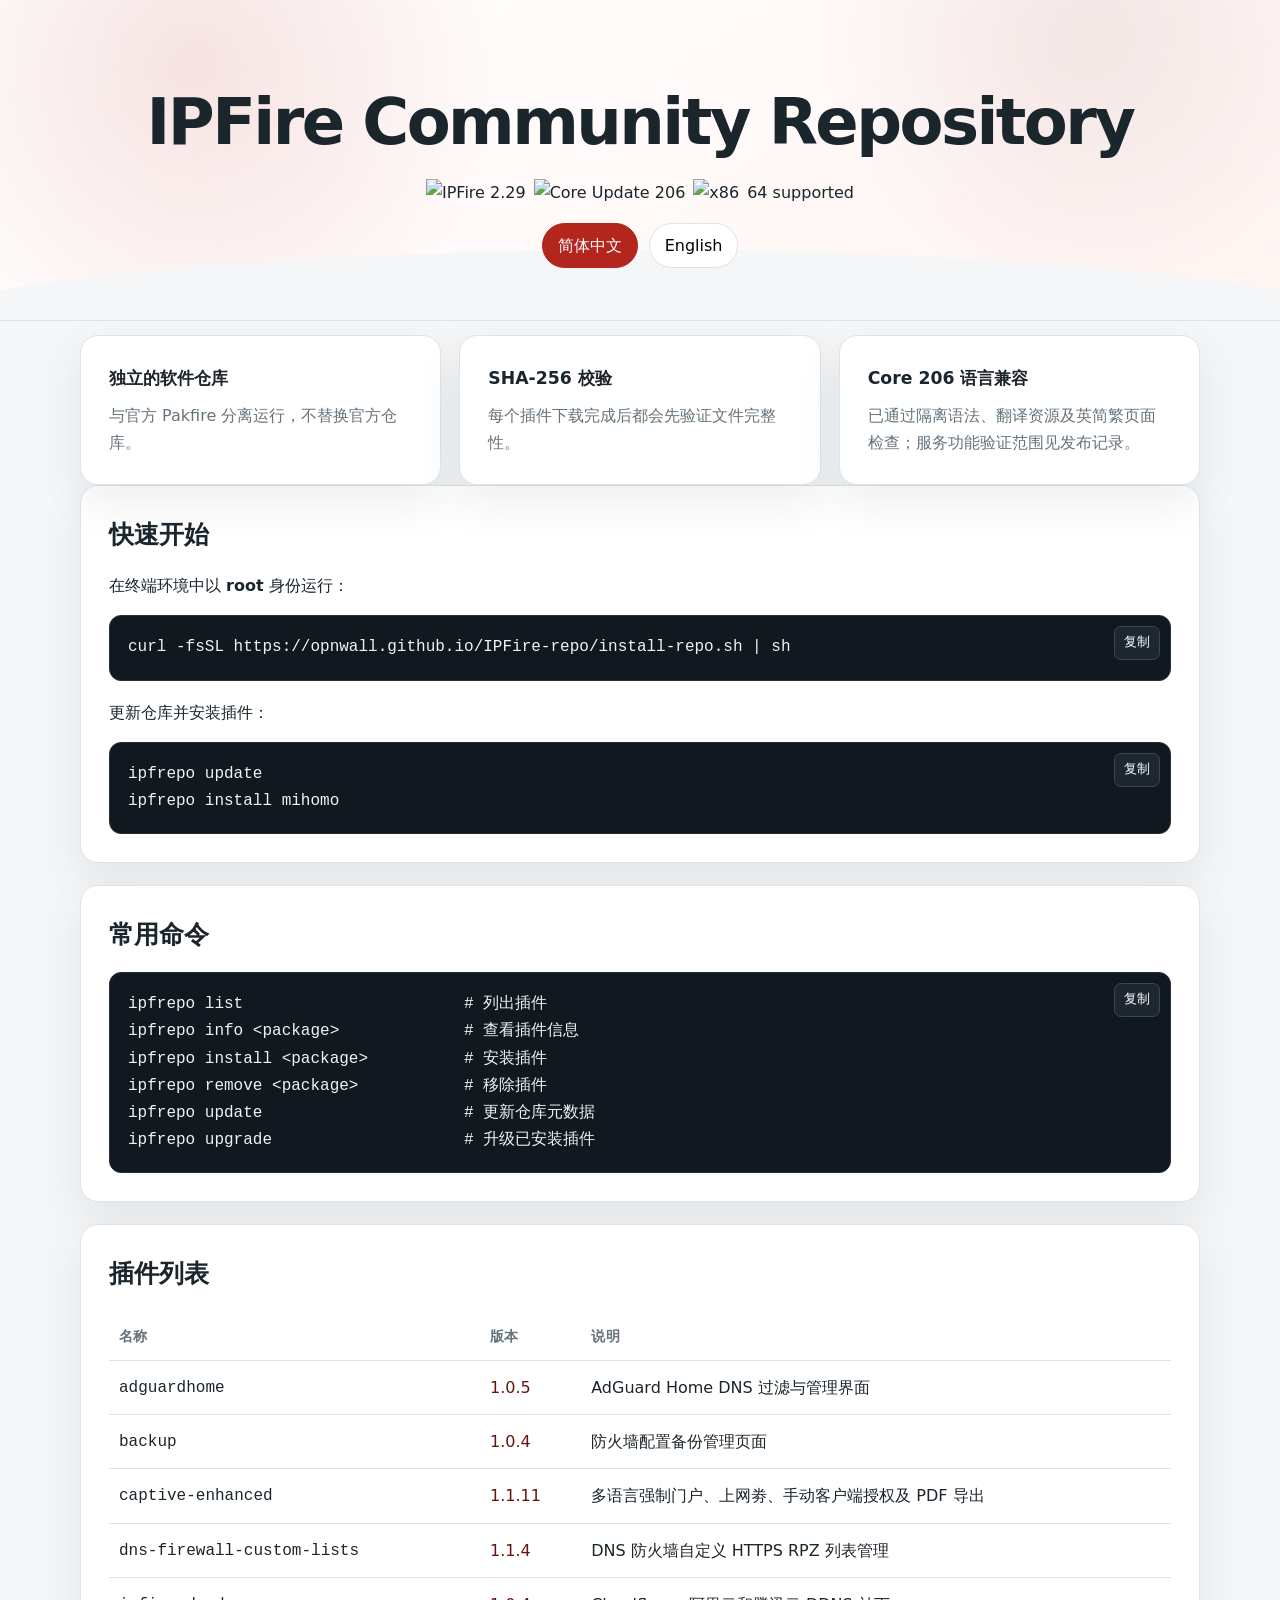
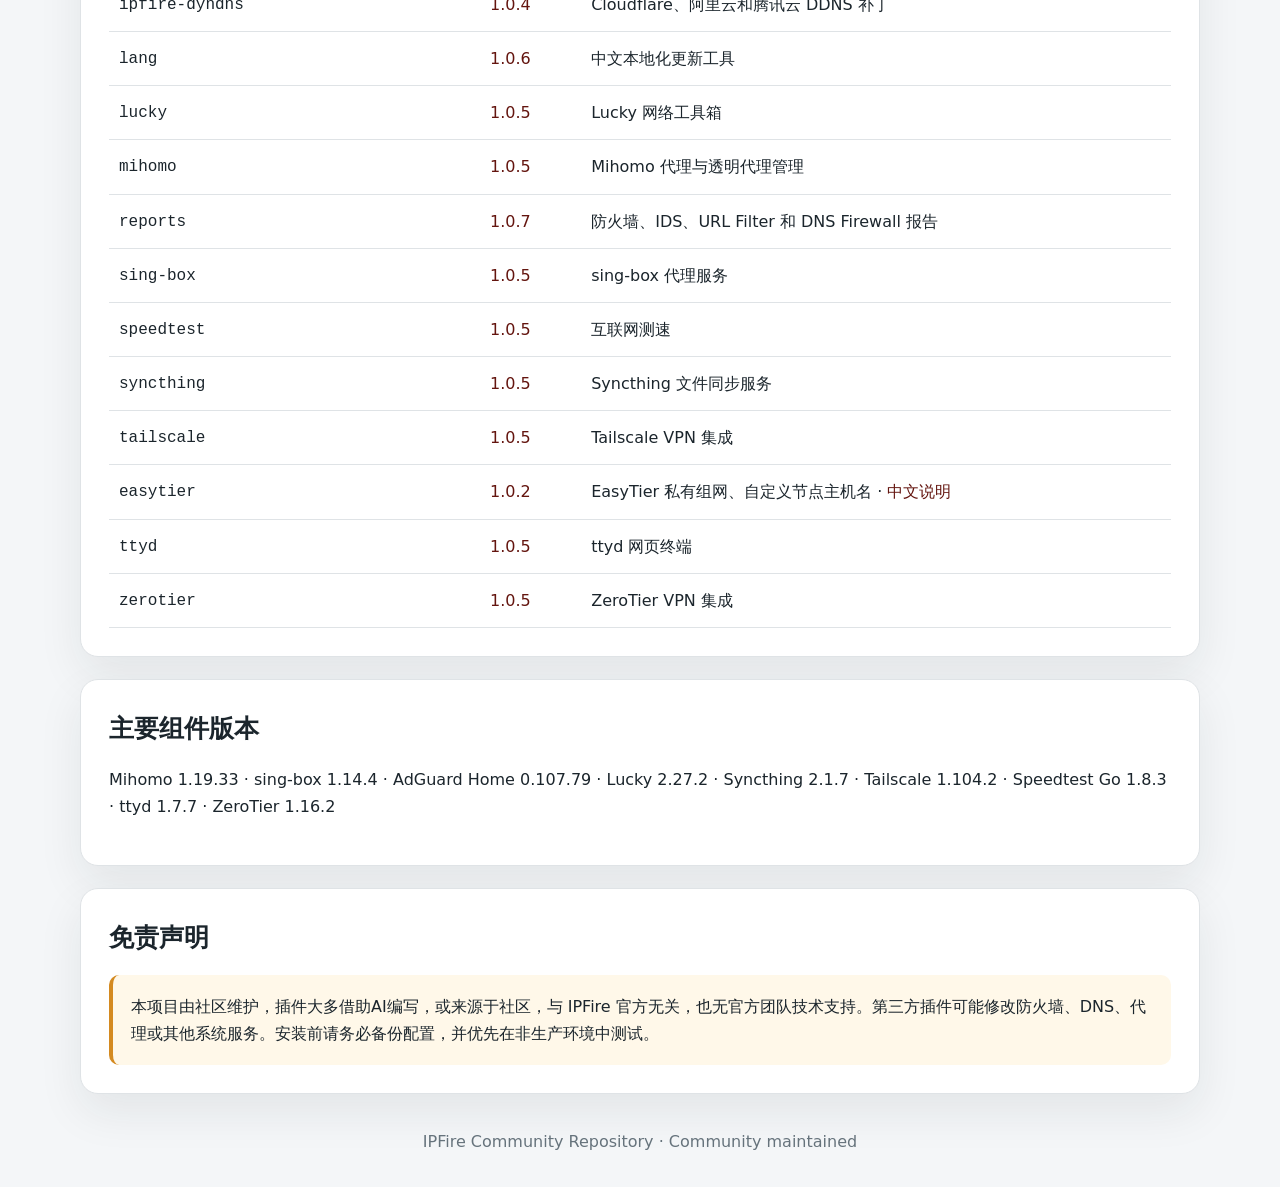
==== commit 4279a9b6: "Support Core 206 with English and Chinese plugin interfaces" ====
--- a/index.html
+++ b/index.html
@@ -3,7 +3,7 @@
 <head>
   <meta charset="utf-8">
   <meta name="viewport" content="width=device-width,initial-scale=1">
-  <meta name="description" content="An unofficial community package repository tested on IPFire 2.29 Core Update 204 x86_64, powered by ipfrepo.">
+  <meta name="description" content="An unofficial community package repository tested on IPFire 2.29 Core Update 206 x86_64, powered by ipfrepo.">
   <meta name="theme-color" content="#9f1d18">
   <title>IPFire Community Repository</title>
   <style>
@@ -182,7 +182,7 @@
   <h1>IPFire Community Repository</h1>
    <div class="badges">
       <img src="https://img.shields.io/badge/IPFire-2.29-orange" alt="IPFire 2.29">
-      <img src="https://img.shields.io/badge/Core_Update-204-red" alt="Core Update 204">
+      <img src="https://img.shields.io/badge/Core_Update-206-red" alt="Core Update 206">
       <img src="https://img.shields.io/badge/x86__64-Supported-blue" alt="x86_64 supported">
     </div>
     </div>
@@ -191,7 +191,7 @@
     <h1>IPFire Community Repository</h1>
     <div class="badges">
       <img src="https://img.shields.io/badge/IPFire-2.29-orange" alt="IPFire 2.29">
-      <img src="https://img.shields.io/badge/Core_Update-204-red" alt="Core Update 204">
+      <img src="https://img.shields.io/badge/Core_Update-206-red" alt="Core Update 206">
       <img src="https://img.shields.io/badge/x86__64-Supported-blue" alt="x86_64 supported">
     </div>
     </div>
@@ -208,7 +208,7 @@
     <section class="grid">
       <article class="card feature"><h3>独立的软件仓库</h3><p>与官方 Pakfire 分离运行，不替换官方仓库。</p></article>
       <article class="card feature"><h3>SHA-256 校验</h3><p>每个插件下载完成后都会先验证文件完整性。</p></article>
-      <article class="card feature"><h3>Core 204 实机验证</h3><p>所有当前插件均完成安装、语法及卸载恢复检查。</p></article>
+      <article class="card feature"><h3>Core 206 语言兼容</h3><p>已通过隔离语法、翻译资源及英简繁页面检查；服务功能验证范围见发布记录。</p></article>
     </section>
 
     <section class="card" id="install">
@@ -236,22 +236,22 @@
         <table>
           <thead><tr><th>名称</th><th>版本</th><th>说明</th></tr></thead>
           <tbody>
-            <tr><td><code>adguardhome</code></td><td>1.0.4</td><td>AdGuard Home DNS 过滤与管理界面</td></tr>
-            <tr><td><code>backup</code></td><td>1.0.3</td><td>防火墙配置备份管理页面</td></tr>
-            <tr><td><code>captive-enhanced</code></td><td>1.1.10</td><td>多语言强制门户、上网劵、手动客户端授权及 PDF 导出</td></tr>
-            <tr><td><code>dns-firewall-custom-lists</code></td><td>1.1.3</td><td>DNS 防火墙自定义 HTTPS RPZ 列表管理</td></tr>
-            <tr><td><code>ipfire-dyndns</code></td><td>1.0.3</td><td>Cloudflare、阿里云和腾讯云 DDNS 补丁</td></tr>
-            <tr><td><code>lang</code></td><td>1.0.4</td><td>中文本地化更新工具</td></tr>
-            <tr><td><code>lucky</code></td><td>1.0.4</td><td>Lucky 网络工具箱</td></tr>
-            <tr><td><code>mihomo</code></td><td>1.0.4</td><td>Mihomo 代理与透明代理管理</td></tr>
-            <tr><td><code>reports</code></td><td>1.0.6</td><td>防火墙、IDS、URL Filter 和 DNS Firewall 报告</td></tr>
-            <tr><td><code>sing-box</code></td><td>1.0.4</td><td>sing-box 代理服务</td></tr>
-            <tr><td><code>speedtest</code></td><td>1.0.4</td><td>互联网测速</td></tr>
-            <tr><td><code>syncthing</code></td><td>1.0.4</td><td>Syncthing 文件同步服务</td></tr>
-            <tr><td><code>tailscale</code></td><td>1.0.4</td><td>Tailscale VPN 集成</td></tr>
-            <tr><td><code>easytier</code></td><td>1.0.1</td><td>EasyTier 私有组网、自定义节点主机名 · <a href="https://github.com/Opnwall/IPFire-repo/blob/main/src/easytier/README.md">中文说明</a></td></tr>
-            <tr><td><code>ttyd</code></td><td>1.0.4</td><td>ttyd 网页终端</td></tr>
-            <tr><td><code>zerotier</code></td><td>1.0.4</td><td>ZeroTier VPN 集成</td></tr>
+            <tr><td><code>adguardhome</code></td><td><a href="repo/x86_64/All/adguardhome-1.0.5-x86_64.tar.gz">1.0.5</a></td><td>AdGuard Home DNS 过滤与管理界面</td></tr>
+            <tr><td><code>backup</code></td><td><a href="repo/x86_64/All/backup-1.0.4-x86_64.tar.gz">1.0.4</a></td><td>防火墙配置备份管理页面</td></tr>
+            <tr><td><code>captive-enhanced</code></td><td><a href="repo/x86_64/All/captive-enhanced-1.1.11-x86_64.tar.gz">1.1.11</a></td><td>多语言强制门户、上网劵、手动客户端授权及 PDF 导出</td></tr>
+            <tr><td><code>dns-firewall-custom-lists</code></td><td><a href="repo/x86_64/All/dns-firewall-custom-lists-1.1.4-x86_64.tar.gz">1.1.4</a></td><td>DNS 防火墙自定义 HTTPS RPZ 列表管理</td></tr>
+            <tr><td><code>ipfire-dyndns</code></td><td><a href="repo/x86_64/All/ipfire-dyndns-1.0.4-x86_64.tar.gz">1.0.4</a></td><td>Cloudflare、阿里云和腾讯云 DDNS 补丁</td></tr>
+            <tr><td><code>lang</code></td><td><a href="repo/x86_64/All/lang-1.0.6-x86_64.tar.gz">1.0.6</a></td><td>中文本地化更新工具</td></tr>
+            <tr><td><code>lucky</code></td><td><a href="repo/x86_64/All/lucky-1.0.5-x86_64.tar.gz">1.0.5</a></td><td>Lucky 网络工具箱</td></tr>
+            <tr><td><code>mihomo</code></td><td><a href="repo/x86_64/All/mihomo-1.0.5-x86_64.tar.gz">1.0.5</a></td><td>Mihomo 代理与透明代理管理</td></tr>
+            <tr><td><code>reports</code></td><td><a href="repo/x86_64/All/reports-1.0.7-x86_64.tar.gz">1.0.7</a></td><td>防火墙、IDS、URL Filter 和 DNS Firewall 报告</td></tr>
+            <tr><td><code>sing-box</code></td><td><a href="repo/x86_64/All/sing-box-1.0.5-x86_64.tar.gz">1.0.5</a></td><td>sing-box 代理服务</td></tr>
+            <tr><td><code>speedtest</code></td><td><a href="repo/x86_64/All/speedtest-1.0.5-x86_64.tar.gz">1.0.5</a></td><td>互联网测速</td></tr>
+            <tr><td><code>syncthing</code></td><td><a href="repo/x86_64/All/syncthing-1.0.5-x86_64.tar.gz">1.0.5</a></td><td>Syncthing 文件同步服务</td></tr>
+            <tr><td><code>tailscale</code></td><td><a href="repo/x86_64/All/tailscale-1.0.5-x86_64.tar.gz">1.0.5</a></td><td>Tailscale VPN 集成</td></tr>
+            <tr><td><code>easytier</code></td><td><a href="repo/x86_64/All/easytier-1.0.2-x86_64.tar.gz">1.0.2</a></td><td>EasyTier 私有组网、自定义节点主机名 · <a href="https://github.com/Opnwall/IPFire-repo/blob/main/src/easytier/README.md">中文说明</a></td></tr>
+            <tr><td><code>ttyd</code></td><td><a href="repo/x86_64/All/ttyd-1.0.5-x86_64.tar.gz">1.0.5</a></td><td>ttyd 网页终端</td></tr>
+            <tr><td><code>zerotier</code></td><td><a href="repo/x86_64/All/zerotier-1.0.5-x86_64.tar.gz">1.0.5</a></td><td>ZeroTier VPN 集成</td></tr>
           </tbody>
         </table>
       </div>
@@ -272,7 +272,7 @@
     <section class="grid">
       <article class="card feature"><h3>Independent Repository</h3><p>Runs separately from official Pakfire and does not replace it.</p></article>
       <article class="card feature"><h3>SHA-256 Verification</h3><p>Every downloaded package is verified before installation.</p></article>
-      <article class="card feature"><h3>Core 204 Host Tested</h3><p>Every current source installer passed install, syntax, and uninstall-restoration checks.Only the latest archives are retained; preserve your local package cache.</p></article>
+      <article class="card feature"><h3>Core 206 Language Compatibility</h3><p>Isolated syntax, translation resources and English/Simplified/Traditional CGI checks passed. See the release validation scope for service-test limits. Preserve your local package cache.</p></article>
     </section>
 
     <section class="card">
@@ -300,22 +300,22 @@
         <table>
           <thead><tr><th>Package</th><th>Version</th><th>Description</th></tr></thead>
           <tbody>
-            <tr><td><code>adguardhome</code></td><td>1.0.4</td><td>AdGuard Home DNS filtering and management</td></tr>
-            <tr><td><code>backup</code></td><td>1.0.3</td><td>Firewall configuration backup manager</td></tr>
-            <tr><td><code>captive-enhanced</code></td><td>1.1.10</td><td>Multilingual Captive Portal with coupons, manual client authorization, and PDF export</td></tr>
-            <tr><td><code>dns-firewall-custom-lists</code></td><td>1.1.3</td><td>Custom HTTPS RPZ list management for the DNS Firewall</td></tr>
-            <tr><td><code>ipfire-dyndns</code></td><td>1.0.3</td><td>DDNS patch for Cloudflare, Alibaba Cloud and Tencent Cloud</td></tr>
-            <tr><td><code>lang</code></td><td>1.0.4</td><td>Chinese localization update tool</td></tr>
-            <tr><td><code>lucky</code></td><td>1.0.4</td><td>Lucky network toolbox</td></tr>
-            <tr><td><code>mihomo</code></td><td>1.0.4</td><td>Mihomo proxy and transparent proxy manager</td></tr>
-            <tr><td><code>reports</code></td><td>1.0.6</td><td>Firewall, IDS, URL Filter and DNS Firewall reporting</td></tr>
-            <tr><td><code>sing-box</code></td><td>1.0.4</td><td>sing-box proxy service</td></tr>
-            <tr><td><code>speedtest</code></td><td>1.0.4</td><td>Internet speed test</td></tr>
-            <tr><td><code>syncthing</code></td><td>1.0.4</td><td>Syncthing file synchronization</td></tr>
-            <tr><td><code>tailscale</code></td><td>1.0.4</td><td>Tailscale VPN integration</td></tr>
-            <tr><td><code>easytier</code></td><td>1.0.1</td><td>EasyTier mesh VPN with custom node hostname · <a href="https://github.com/Opnwall/IPFire-repo/blob/main/src/easytier/README_US.md">English guide</a></td></tr>
-            <tr><td><code>ttyd</code></td><td>1.0.4</td><td>Web-based terminal</td></tr>
-            <tr><td><code>zerotier</code></td><td>1.0.4</td><td>ZeroTier VPN integration</td></tr>
+            <tr><td><code>adguardhome</code></td><td><a href="repo/x86_64/All/adguardhome-1.0.5-x86_64.tar.gz">1.0.5</a></td><td>AdGuard Home DNS filtering and management</td></tr>
+            <tr><td><code>backup</code></td><td><a href="repo/x86_64/All/backup-1.0.4-x86_64.tar.gz">1.0.4</a></td><td>Firewall configuration backup manager</td></tr>
+            <tr><td><code>captive-enhanced</code></td><td><a href="repo/x86_64/All/captive-enhanced-1.1.11-x86_64.tar.gz">1.1.11</a></td><td>Multilingual Captive Portal with coupons, manual client authorization, and PDF export</td></tr>
+            <tr><td><code>dns-firewall-custom-lists</code></td><td><a href="repo/x86_64/All/dns-firewall-custom-lists-1.1.4-x86_64.tar.gz">1.1.4</a></td><td>Custom HTTPS RPZ list management for the DNS Firewall</td></tr>
+            <tr><td><code>ipfire-dyndns</code></td><td><a href="repo/x86_64/All/ipfire-dyndns-1.0.4-x86_64.tar.gz">1.0.4</a></td><td>DDNS patch for Cloudflare, Alibaba Cloud and Tencent Cloud</td></tr>
+            <tr><td><code>lang</code></td><td><a href="repo/x86_64/All/lang-1.0.6-x86_64.tar.gz">1.0.6</a></td><td>Chinese localization update tool</td></tr>
+            <tr><td><code>lucky</code></td><td><a href="repo/x86_64/All/lucky-1.0.5-x86_64.tar.gz">1.0.5</a></td><td>Lucky network toolbox</td></tr>
+            <tr><td><code>mihomo</code></td><td><a href="repo/x86_64/All/mihomo-1.0.5-x86_64.tar.gz">1.0.5</a></td><td>Mihomo proxy and transparent proxy manager</td></tr>
+            <tr><td><code>reports</code></td><td><a href="repo/x86_64/All/reports-1.0.7-x86_64.tar.gz">1.0.7</a></td><td>Firewall, IDS, URL Filter and DNS Firewall reporting</td></tr>
+            <tr><td><code>sing-box</code></td><td><a href="repo/x86_64/All/sing-box-1.0.5-x86_64.tar.gz">1.0.5</a></td><td>sing-box proxy service</td></tr>
+            <tr><td><code>speedtest</code></td><td><a href="repo/x86_64/All/speedtest-1.0.5-x86_64.tar.gz">1.0.5</a></td><td>Internet speed test</td></tr>
+            <tr><td><code>syncthing</code></td><td><a href="repo/x86_64/All/syncthing-1.0.5-x86_64.tar.gz">1.0.5</a></td><td>Syncthing file synchronization</td></tr>
+            <tr><td><code>tailscale</code></td><td><a href="repo/x86_64/All/tailscale-1.0.5-x86_64.tar.gz">1.0.5</a></td><td>Tailscale VPN integration</td></tr>
+            <tr><td><code>easytier</code></td><td><a href="repo/x86_64/All/easytier-1.0.2-x86_64.tar.gz">1.0.2</a></td><td>EasyTier mesh VPN with custom node hostname · <a href="https://github.com/Opnwall/IPFire-repo/blob/main/src/easytier/README_US.md">English guide</a></td></tr>
+            <tr><td><code>ttyd</code></td><td><a href="repo/x86_64/All/ttyd-1.0.5-x86_64.tar.gz">1.0.5</a></td><td>Web-based terminal</td></tr>
+            <tr><td><code>zerotier</code></td><td><a href="repo/x86_64/All/zerotier-1.0.5-x86_64.tar.gz">1.0.5</a></td><td>ZeroTier VPN integration</td></tr>
           </tbody>
         </table>
       </div>
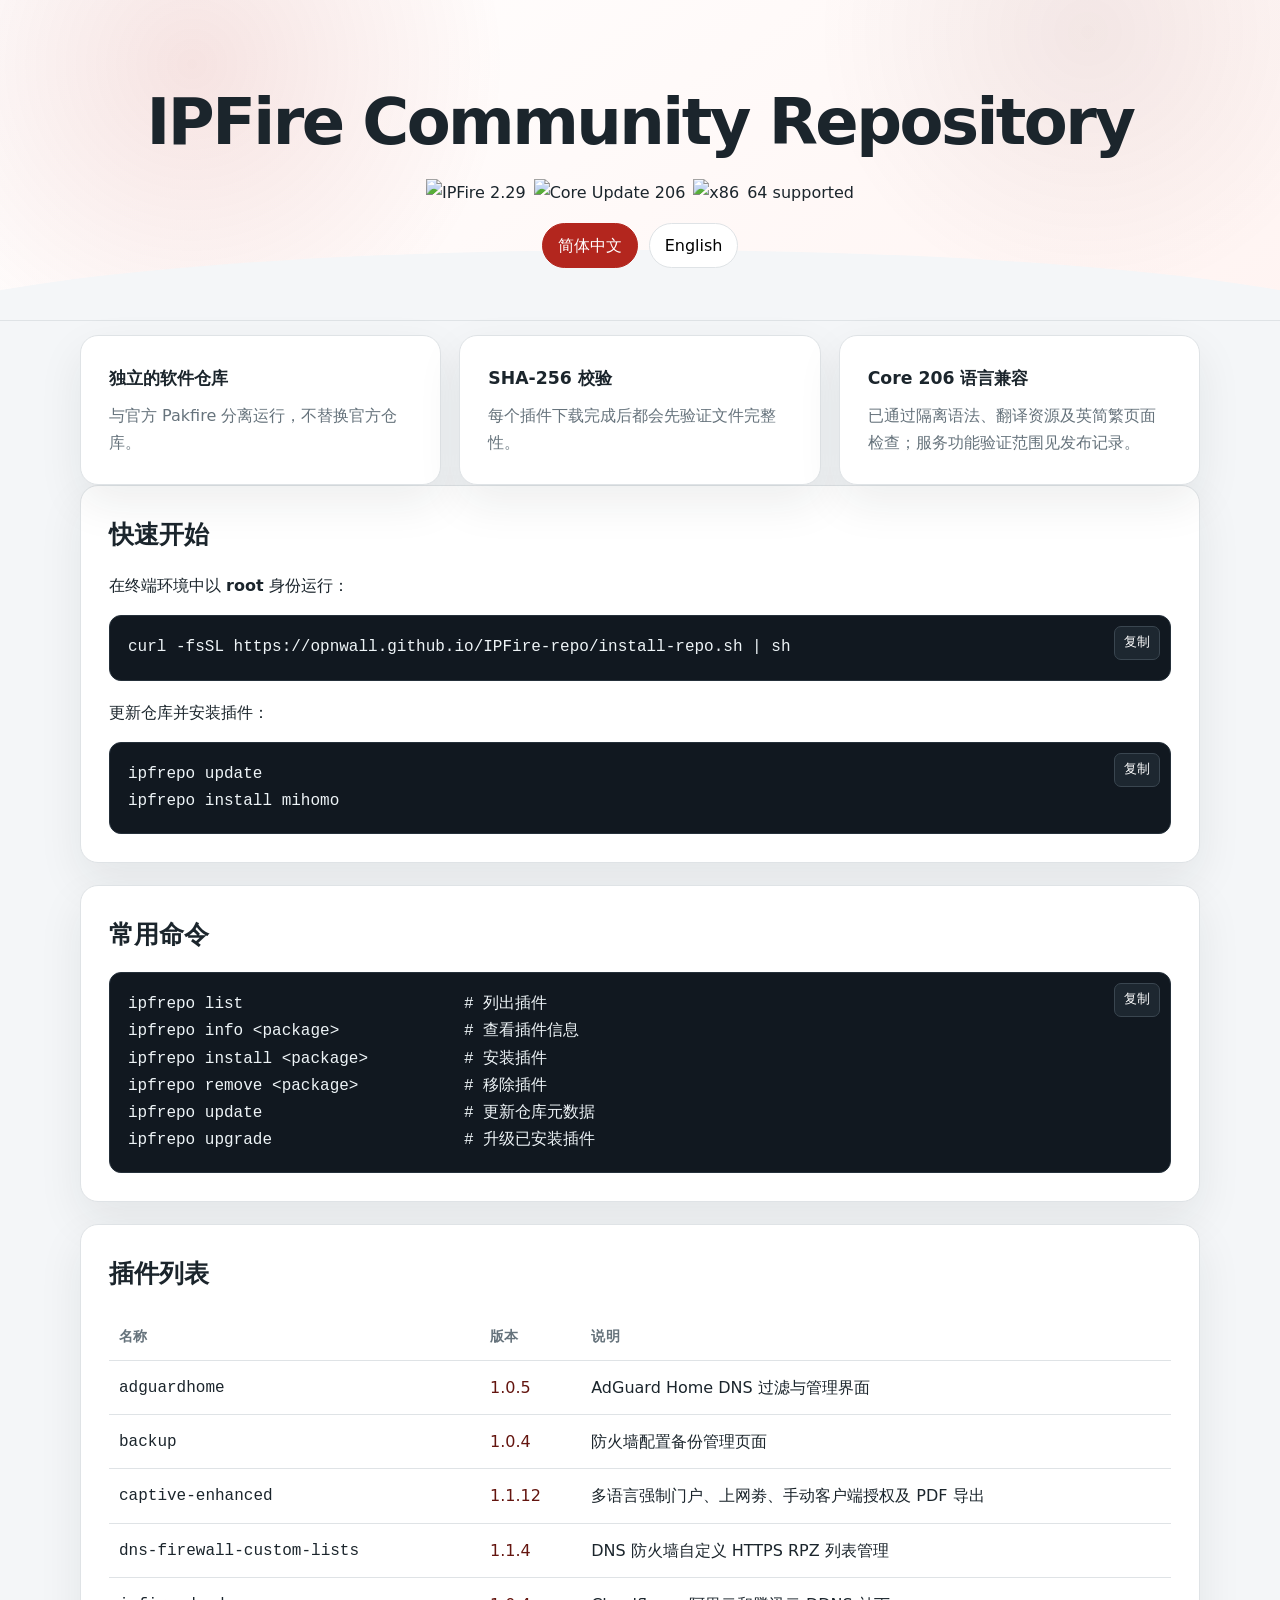
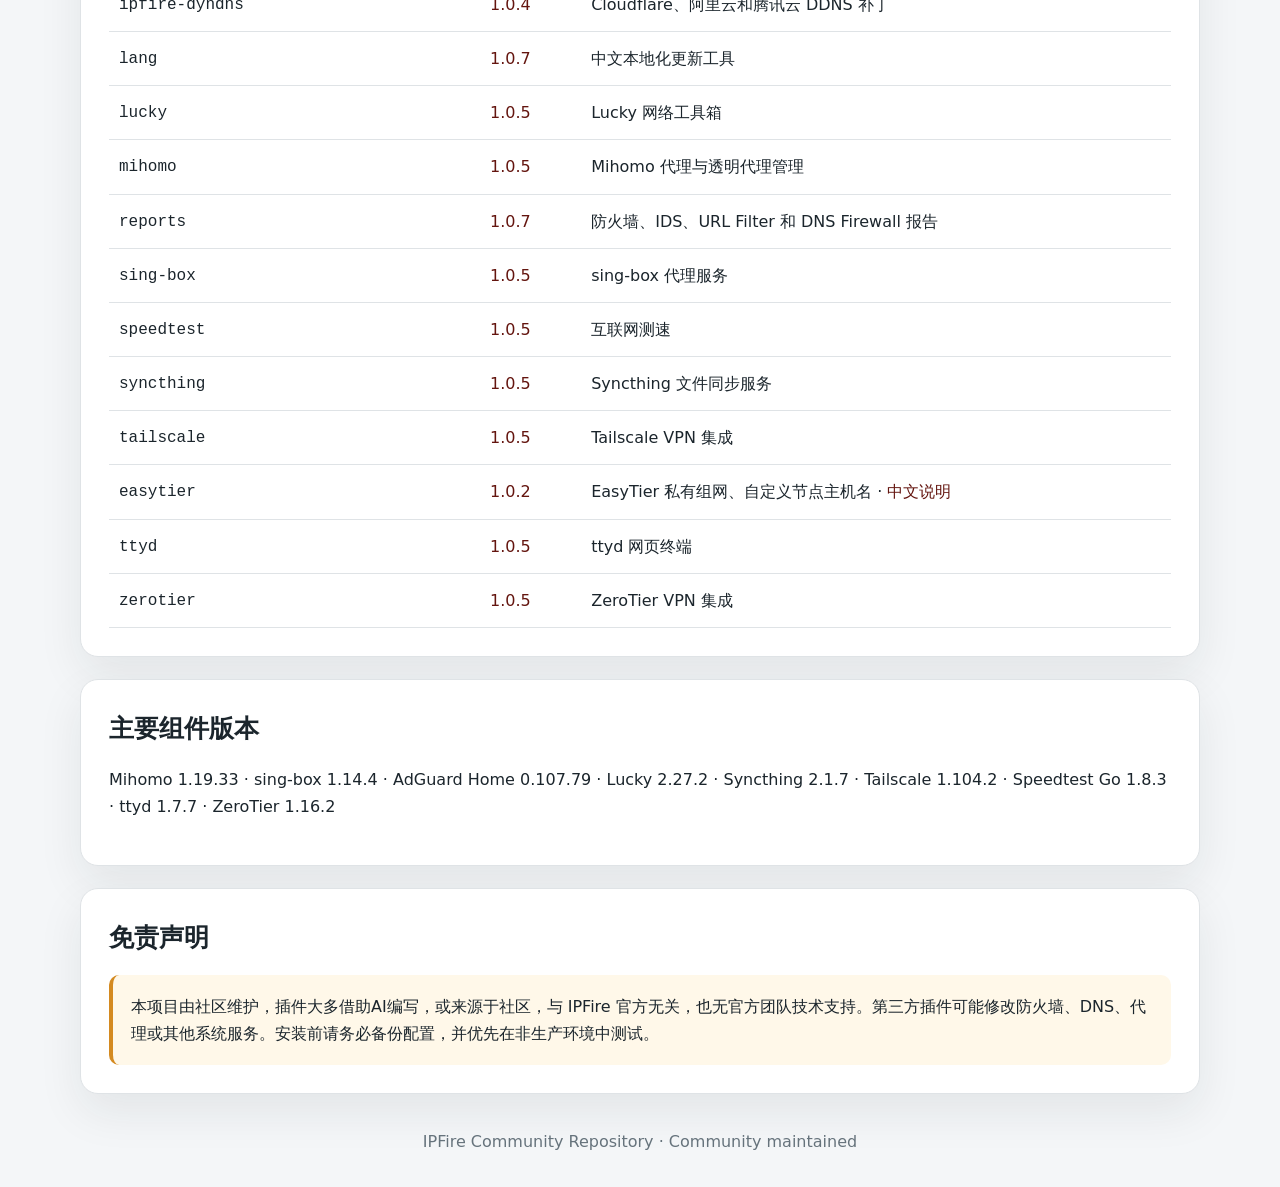
==== commit 8273cc69: "Preserve disabled portal zones and localize English installer output" ====
--- a/index.html
+++ b/index.html
@@ -238,10 +238,10 @@
           <tbody>
             <tr><td><code>adguardhome</code></td><td><a href="repo/x86_64/All/adguardhome-1.0.5-x86_64.tar.gz">1.0.5</a></td><td>AdGuard Home DNS 过滤与管理界面</td></tr>
             <tr><td><code>backup</code></td><td><a href="repo/x86_64/All/backup-1.0.4-x86_64.tar.gz">1.0.4</a></td><td>防火墙配置备份管理页面</td></tr>
-            <tr><td><code>captive-enhanced</code></td><td><a href="repo/x86_64/All/captive-enhanced-1.1.11-x86_64.tar.gz">1.1.11</a></td><td>多语言强制门户、上网劵、手动客户端授权及 PDF 导出</td></tr>
+            <tr><td><code>captive-enhanced</code></td><td><a href="repo/x86_64/All/captive-enhanced-1.1.12-x86_64.tar.gz">1.1.12</a></td><td>多语言强制门户、上网劵、手动客户端授权及 PDF 导出</td></tr>
             <tr><td><code>dns-firewall-custom-lists</code></td><td><a href="repo/x86_64/All/dns-firewall-custom-lists-1.1.4-x86_64.tar.gz">1.1.4</a></td><td>DNS 防火墙自定义 HTTPS RPZ 列表管理</td></tr>
             <tr><td><code>ipfire-dyndns</code></td><td><a href="repo/x86_64/All/ipfire-dyndns-1.0.4-x86_64.tar.gz">1.0.4</a></td><td>Cloudflare、阿里云和腾讯云 DDNS 补丁</td></tr>
-            <tr><td><code>lang</code></td><td><a href="repo/x86_64/All/lang-1.0.6-x86_64.tar.gz">1.0.6</a></td><td>中文本地化更新工具</td></tr>
+            <tr><td><code>lang</code></td><td><a href="repo/x86_64/All/lang-1.0.7-x86_64.tar.gz">1.0.7</a></td><td>中文本地化更新工具</td></tr>
             <tr><td><code>lucky</code></td><td><a href="repo/x86_64/All/lucky-1.0.5-x86_64.tar.gz">1.0.5</a></td><td>Lucky 网络工具箱</td></tr>
             <tr><td><code>mihomo</code></td><td><a href="repo/x86_64/All/mihomo-1.0.5-x86_64.tar.gz">1.0.5</a></td><td>Mihomo 代理与透明代理管理</td></tr>
             <tr><td><code>reports</code></td><td><a href="repo/x86_64/All/reports-1.0.7-x86_64.tar.gz">1.0.7</a></td><td>防火墙、IDS、URL Filter 和 DNS Firewall 报告</td></tr>
@@ -302,10 +302,10 @@
           <tbody>
             <tr><td><code>adguardhome</code></td><td><a href="repo/x86_64/All/adguardhome-1.0.5-x86_64.tar.gz">1.0.5</a></td><td>AdGuard Home DNS filtering and management</td></tr>
             <tr><td><code>backup</code></td><td><a href="repo/x86_64/All/backup-1.0.4-x86_64.tar.gz">1.0.4</a></td><td>Firewall configuration backup manager</td></tr>
-            <tr><td><code>captive-enhanced</code></td><td><a href="repo/x86_64/All/captive-enhanced-1.1.11-x86_64.tar.gz">1.1.11</a></td><td>Multilingual Captive Portal with coupons, manual client authorization, and PDF export</td></tr>
+            <tr><td><code>captive-enhanced</code></td><td><a href="repo/x86_64/All/captive-enhanced-1.1.12-x86_64.tar.gz">1.1.12</a></td><td>Multilingual Captive Portal with coupons, manual client authorization, and PDF export</td></tr>
             <tr><td><code>dns-firewall-custom-lists</code></td><td><a href="repo/x86_64/All/dns-firewall-custom-lists-1.1.4-x86_64.tar.gz">1.1.4</a></td><td>Custom HTTPS RPZ list management for the DNS Firewall</td></tr>
             <tr><td><code>ipfire-dyndns</code></td><td><a href="repo/x86_64/All/ipfire-dyndns-1.0.4-x86_64.tar.gz">1.0.4</a></td><td>DDNS patch for Cloudflare, Alibaba Cloud and Tencent Cloud</td></tr>
-            <tr><td><code>lang</code></td><td><a href="repo/x86_64/All/lang-1.0.6-x86_64.tar.gz">1.0.6</a></td><td>Chinese localization update tool</td></tr>
+            <tr><td><code>lang</code></td><td><a href="repo/x86_64/All/lang-1.0.7-x86_64.tar.gz">1.0.7</a></td><td>Chinese localization update tool</td></tr>
             <tr><td><code>lucky</code></td><td><a href="repo/x86_64/All/lucky-1.0.5-x86_64.tar.gz">1.0.5</a></td><td>Lucky network toolbox</td></tr>
             <tr><td><code>mihomo</code></td><td><a href="repo/x86_64/All/mihomo-1.0.5-x86_64.tar.gz">1.0.5</a></td><td>Mihomo proxy and transparent proxy manager</td></tr>
             <tr><td><code>reports</code></td><td><a href="repo/x86_64/All/reports-1.0.7-x86_64.tar.gz">1.0.7</a></td><td>Firewall, IDS, URL Filter and DNS Firewall reporting</td></tr>
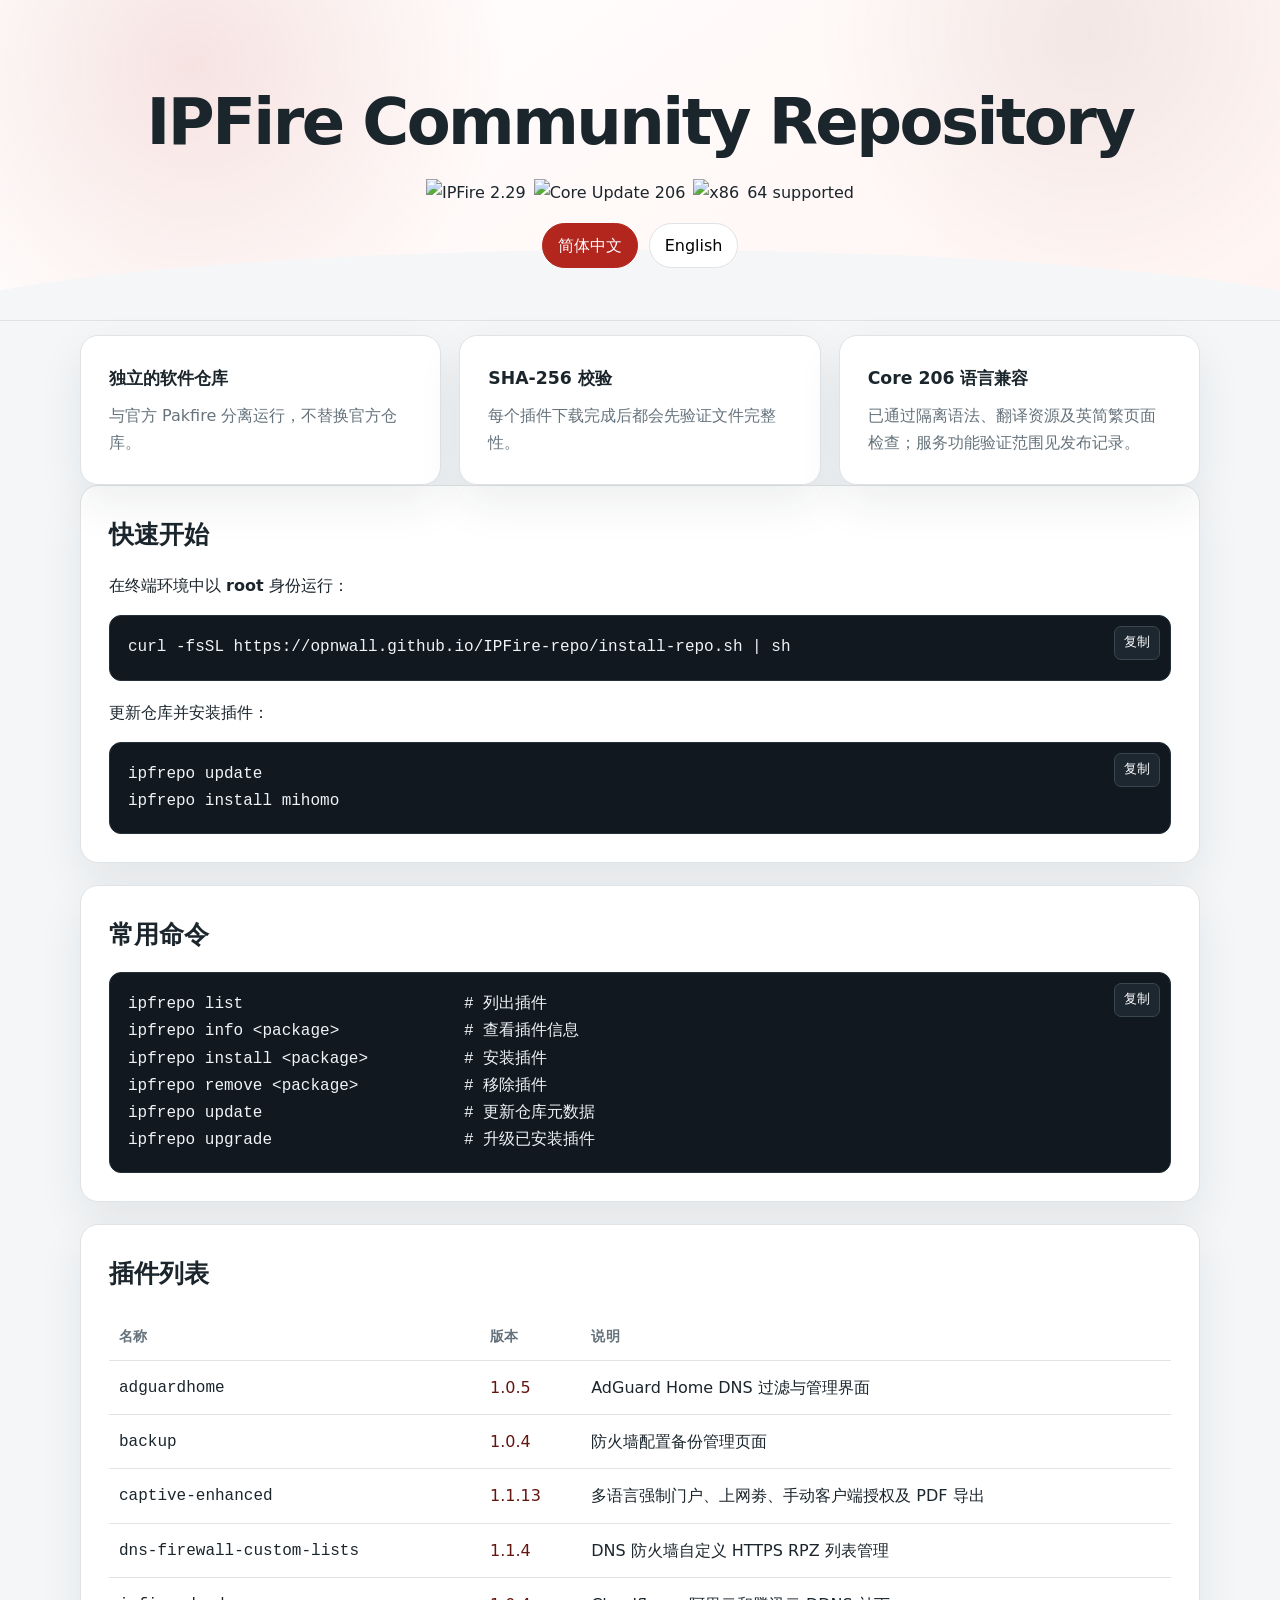
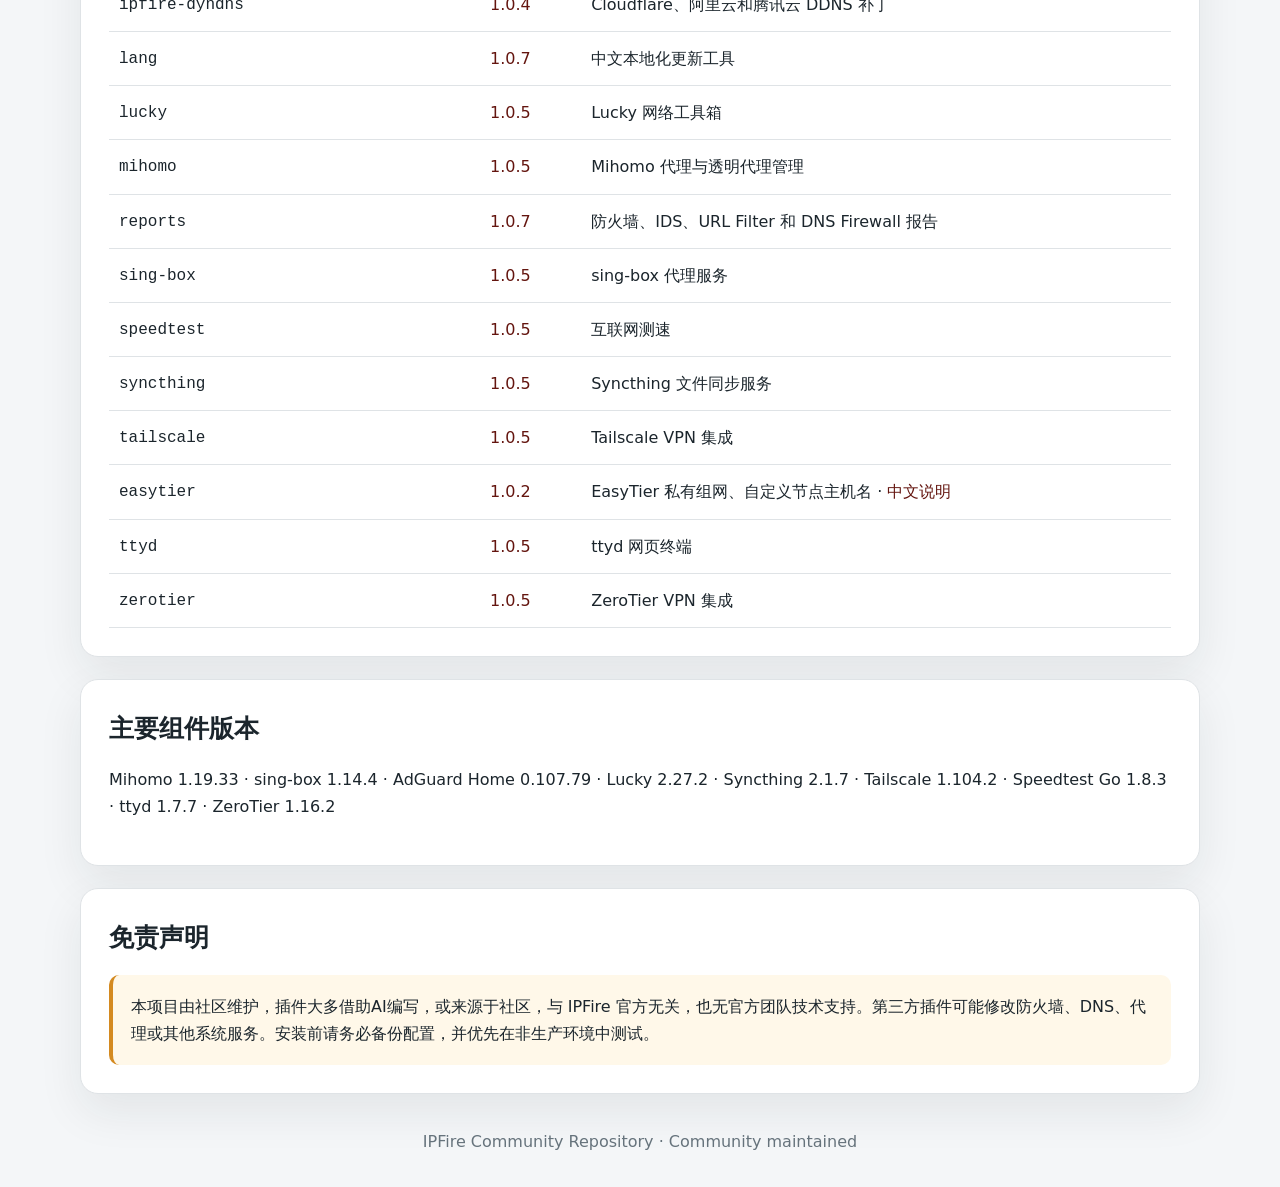
==== commit d4ebdd5f: "Handle absent legacy language cache directories on Core 206" ====
--- a/index.html
+++ b/index.html
@@ -238,7 +238,7 @@
           <tbody>
             <tr><td><code>adguardhome</code></td><td><a href="repo/x86_64/All/adguardhome-1.0.5-x86_64.tar.gz">1.0.5</a></td><td>AdGuard Home DNS 过滤与管理界面</td></tr>
             <tr><td><code>backup</code></td><td><a href="repo/x86_64/All/backup-1.0.4-x86_64.tar.gz">1.0.4</a></td><td>防火墙配置备份管理页面</td></tr>
-            <tr><td><code>captive-enhanced</code></td><td><a href="repo/x86_64/All/captive-enhanced-1.1.12-x86_64.tar.gz">1.1.12</a></td><td>多语言强制门户、上网劵、手动客户端授权及 PDF 导出</td></tr>
+            <tr><td><code>captive-enhanced</code></td><td><a href="repo/x86_64/All/captive-enhanced-1.1.13-x86_64.tar.gz">1.1.13</a></td><td>多语言强制门户、上网劵、手动客户端授权及 PDF 导出</td></tr>
             <tr><td><code>dns-firewall-custom-lists</code></td><td><a href="repo/x86_64/All/dns-firewall-custom-lists-1.1.4-x86_64.tar.gz">1.1.4</a></td><td>DNS 防火墙自定义 HTTPS RPZ 列表管理</td></tr>
             <tr><td><code>ipfire-dyndns</code></td><td><a href="repo/x86_64/All/ipfire-dyndns-1.0.4-x86_64.tar.gz">1.0.4</a></td><td>Cloudflare、阿里云和腾讯云 DDNS 补丁</td></tr>
             <tr><td><code>lang</code></td><td><a href="repo/x86_64/All/lang-1.0.7-x86_64.tar.gz">1.0.7</a></td><td>中文本地化更新工具</td></tr>
@@ -302,7 +302,7 @@
           <tbody>
             <tr><td><code>adguardhome</code></td><td><a href="repo/x86_64/All/adguardhome-1.0.5-x86_64.tar.gz">1.0.5</a></td><td>AdGuard Home DNS filtering and management</td></tr>
             <tr><td><code>backup</code></td><td><a href="repo/x86_64/All/backup-1.0.4-x86_64.tar.gz">1.0.4</a></td><td>Firewall configuration backup manager</td></tr>
-            <tr><td><code>captive-enhanced</code></td><td><a href="repo/x86_64/All/captive-enhanced-1.1.12-x86_64.tar.gz">1.1.12</a></td><td>Multilingual Captive Portal with coupons, manual client authorization, and PDF export</td></tr>
+            <tr><td><code>captive-enhanced</code></td><td><a href="repo/x86_64/All/captive-enhanced-1.1.13-x86_64.tar.gz">1.1.13</a></td><td>Multilingual Captive Portal with coupons, manual client authorization, and PDF export</td></tr>
             <tr><td><code>dns-firewall-custom-lists</code></td><td><a href="repo/x86_64/All/dns-firewall-custom-lists-1.1.4-x86_64.tar.gz">1.1.4</a></td><td>Custom HTTPS RPZ list management for the DNS Firewall</td></tr>
             <tr><td><code>ipfire-dyndns</code></td><td><a href="repo/x86_64/All/ipfire-dyndns-1.0.4-x86_64.tar.gz">1.0.4</a></td><td>DDNS patch for Cloudflare, Alibaba Cloud and Tencent Cloud</td></tr>
             <tr><td><code>lang</code></td><td><a href="repo/x86_64/All/lang-1.0.7-x86_64.tar.gz">1.0.7</a></td><td>Chinese localization update tool</td></tr>
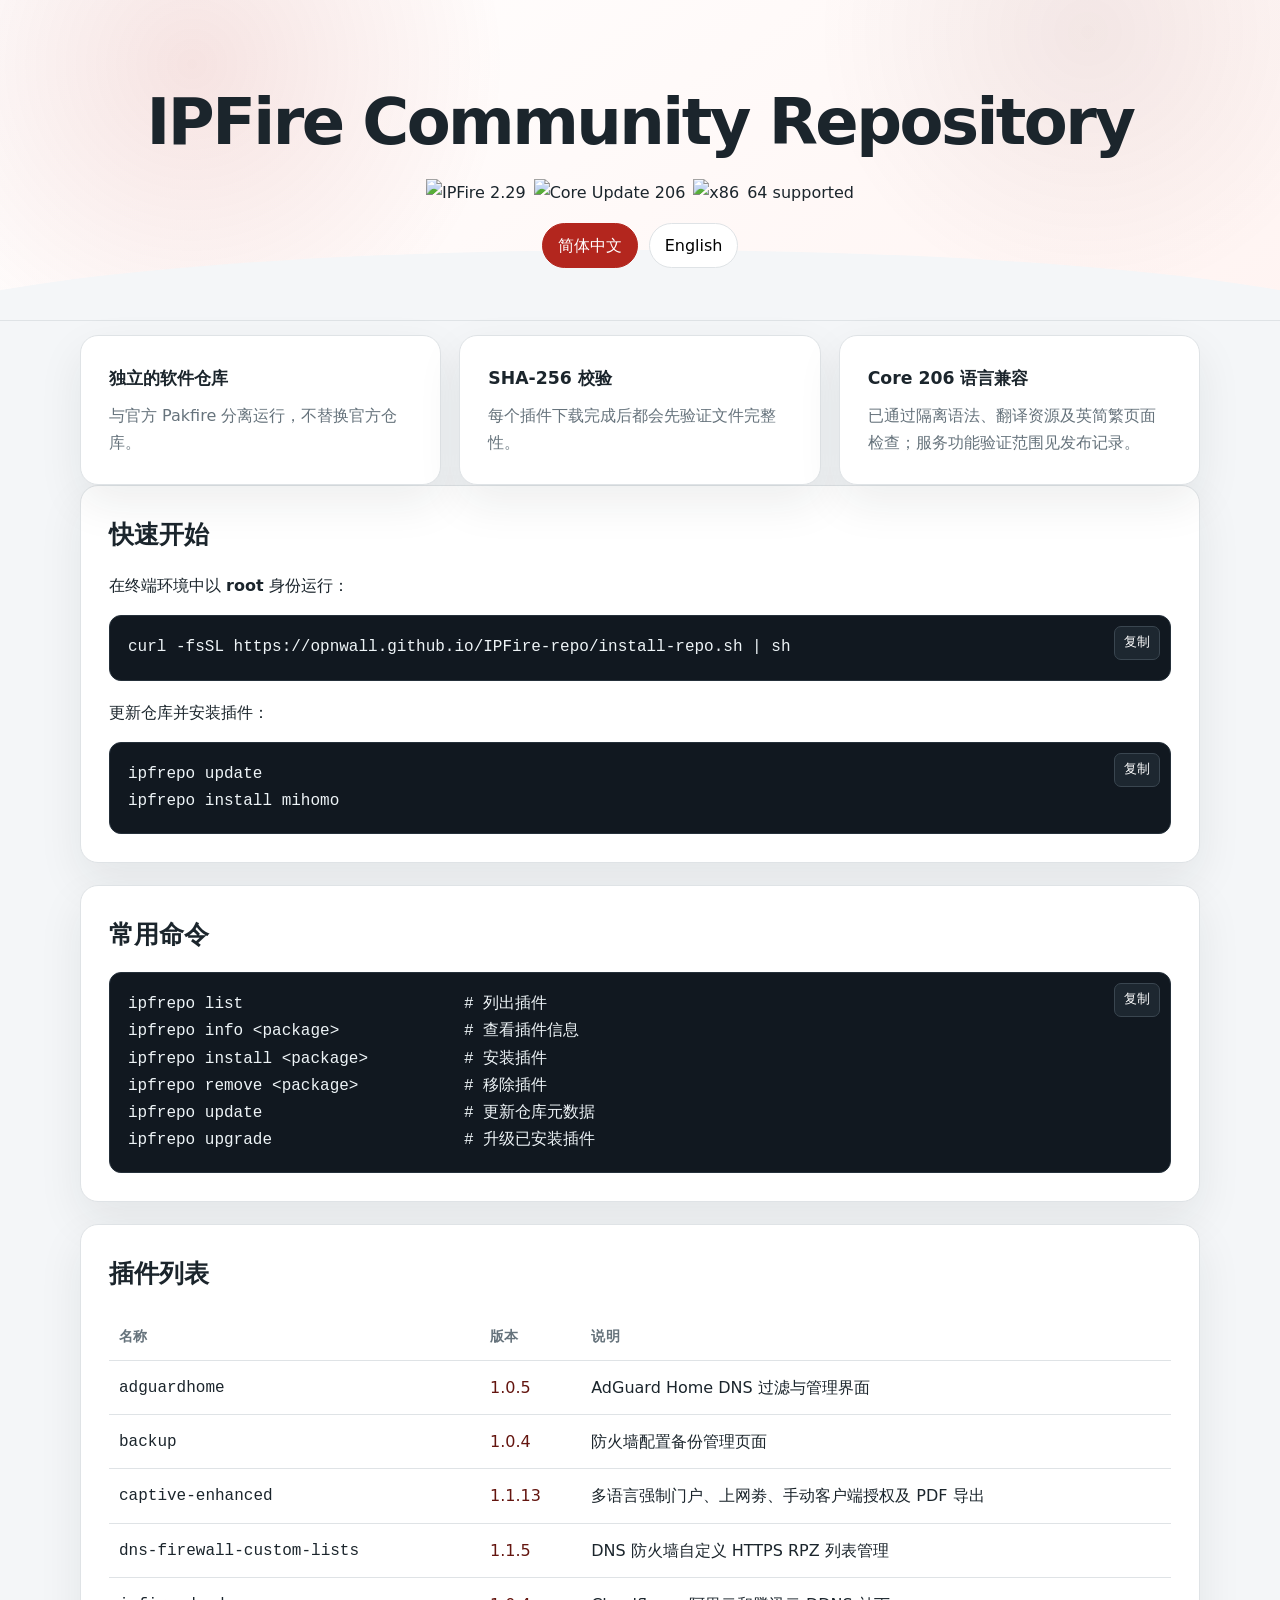
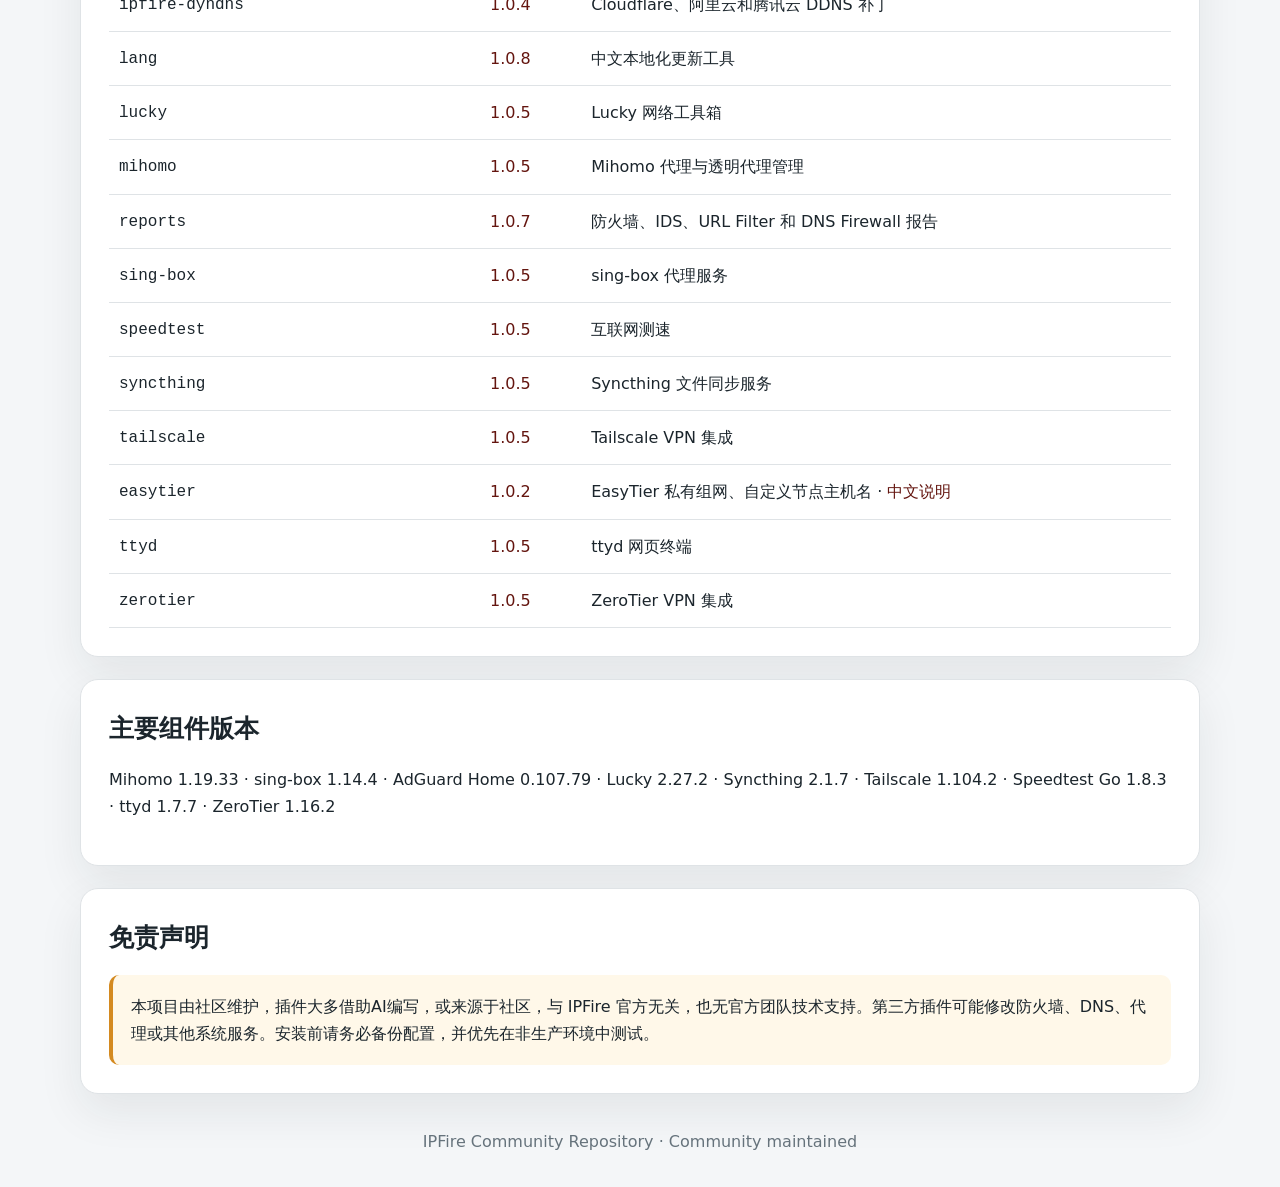
==== commit a272cde5: "Document Core 206 validation and complete multilingual upgrade fixes" ====
--- a/index.html
+++ b/index.html
@@ -239,9 +239,9 @@
             <tr><td><code>adguardhome</code></td><td><a href="repo/x86_64/All/adguardhome-1.0.5-x86_64.tar.gz">1.0.5</a></td><td>AdGuard Home DNS 过滤与管理界面</td></tr>
             <tr><td><code>backup</code></td><td><a href="repo/x86_64/All/backup-1.0.4-x86_64.tar.gz">1.0.4</a></td><td>防火墙配置备份管理页面</td></tr>
             <tr><td><code>captive-enhanced</code></td><td><a href="repo/x86_64/All/captive-enhanced-1.1.13-x86_64.tar.gz">1.1.13</a></td><td>多语言强制门户、上网劵、手动客户端授权及 PDF 导出</td></tr>
-            <tr><td><code>dns-firewall-custom-lists</code></td><td><a href="repo/x86_64/All/dns-firewall-custom-lists-1.1.4-x86_64.tar.gz">1.1.4</a></td><td>DNS 防火墙自定义 HTTPS RPZ 列表管理</td></tr>
+            <tr><td><code>dns-firewall-custom-lists</code></td><td><a href="repo/x86_64/All/dns-firewall-custom-lists-1.1.5-x86_64.tar.gz">1.1.5</a></td><td>DNS 防火墙自定义 HTTPS RPZ 列表管理</td></tr>
             <tr><td><code>ipfire-dyndns</code></td><td><a href="repo/x86_64/All/ipfire-dyndns-1.0.4-x86_64.tar.gz">1.0.4</a></td><td>Cloudflare、阿里云和腾讯云 DDNS 补丁</td></tr>
-            <tr><td><code>lang</code></td><td><a href="repo/x86_64/All/lang-1.0.7-x86_64.tar.gz">1.0.7</a></td><td>中文本地化更新工具</td></tr>
+            <tr><td><code>lang</code></td><td><a href="repo/x86_64/All/lang-1.0.8-x86_64.tar.gz">1.0.8</a></td><td>中文本地化更新工具</td></tr>
             <tr><td><code>lucky</code></td><td><a href="repo/x86_64/All/lucky-1.0.5-x86_64.tar.gz">1.0.5</a></td><td>Lucky 网络工具箱</td></tr>
             <tr><td><code>mihomo</code></td><td><a href="repo/x86_64/All/mihomo-1.0.5-x86_64.tar.gz">1.0.5</a></td><td>Mihomo 代理与透明代理管理</td></tr>
             <tr><td><code>reports</code></td><td><a href="repo/x86_64/All/reports-1.0.7-x86_64.tar.gz">1.0.7</a></td><td>防火墙、IDS、URL Filter 和 DNS Firewall 报告</td></tr>
@@ -303,9 +303,9 @@
             <tr><td><code>adguardhome</code></td><td><a href="repo/x86_64/All/adguardhome-1.0.5-x86_64.tar.gz">1.0.5</a></td><td>AdGuard Home DNS filtering and management</td></tr>
             <tr><td><code>backup</code></td><td><a href="repo/x86_64/All/backup-1.0.4-x86_64.tar.gz">1.0.4</a></td><td>Firewall configuration backup manager</td></tr>
             <tr><td><code>captive-enhanced</code></td><td><a href="repo/x86_64/All/captive-enhanced-1.1.13-x86_64.tar.gz">1.1.13</a></td><td>Multilingual Captive Portal with coupons, manual client authorization, and PDF export</td></tr>
-            <tr><td><code>dns-firewall-custom-lists</code></td><td><a href="repo/x86_64/All/dns-firewall-custom-lists-1.1.4-x86_64.tar.gz">1.1.4</a></td><td>Custom HTTPS RPZ list management for the DNS Firewall</td></tr>
+            <tr><td><code>dns-firewall-custom-lists</code></td><td><a href="repo/x86_64/All/dns-firewall-custom-lists-1.1.5-x86_64.tar.gz">1.1.5</a></td><td>Custom HTTPS RPZ list management for the DNS Firewall</td></tr>
             <tr><td><code>ipfire-dyndns</code></td><td><a href="repo/x86_64/All/ipfire-dyndns-1.0.4-x86_64.tar.gz">1.0.4</a></td><td>DDNS patch for Cloudflare, Alibaba Cloud and Tencent Cloud</td></tr>
-            <tr><td><code>lang</code></td><td><a href="repo/x86_64/All/lang-1.0.7-x86_64.tar.gz">1.0.7</a></td><td>Chinese localization update tool</td></tr>
+            <tr><td><code>lang</code></td><td><a href="repo/x86_64/All/lang-1.0.8-x86_64.tar.gz">1.0.8</a></td><td>Chinese localization update tool</td></tr>
             <tr><td><code>lucky</code></td><td><a href="repo/x86_64/All/lucky-1.0.5-x86_64.tar.gz">1.0.5</a></td><td>Lucky network toolbox</td></tr>
             <tr><td><code>mihomo</code></td><td><a href="repo/x86_64/All/mihomo-1.0.5-x86_64.tar.gz">1.0.5</a></td><td>Mihomo proxy and transparent proxy manager</td></tr>
             <tr><td><code>reports</code></td><td><a href="repo/x86_64/All/reports-1.0.7-x86_64.tar.gz">1.0.7</a></td><td>Firewall, IDS, URL Filter and DNS Firewall reporting</td></tr>
